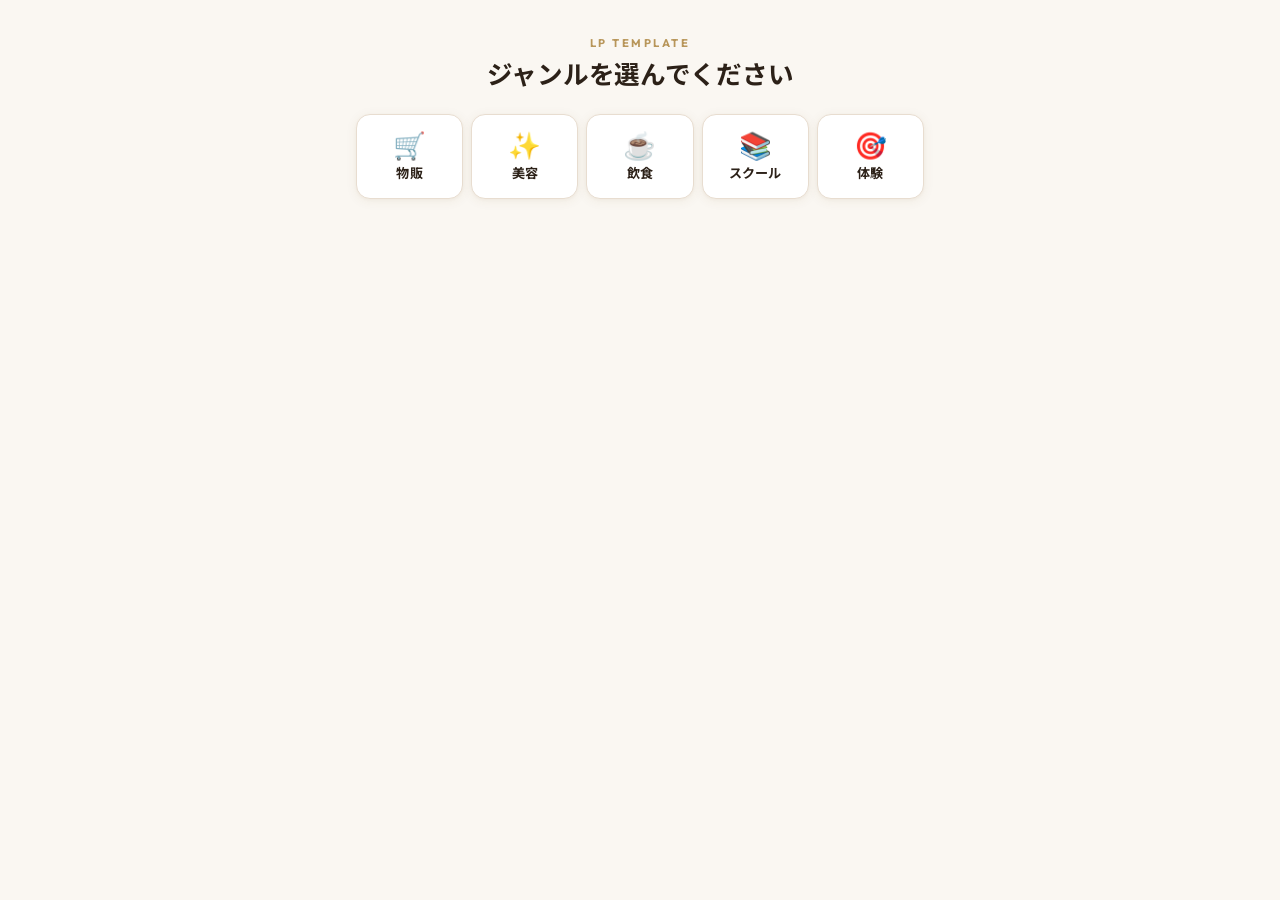
==== index.html @ cd3717a3 "初期コミット: LPテンプレート選択サイト（体験・美容・物販・飲食・スクール） Made-with: Cursor" ====
<!DOCTYPE html>
<html lang="ja">
<head>
  <meta charset="UTF-8">
  <meta name="viewport" content="width=device-width, initial-scale=1.0, viewport-fit=cover">
  <meta name="theme-color" content="#faf7f2">
  <title>LPテンプレートを選ぶ</title>
  <link rel="preconnect" href="https://fonts.googleapis.com">
  <link rel="preconnect" href="https://fonts.gstatic.com" crossorigin>
  <link href="https://fonts.googleapis.com/css2?family=Noto+Sans+JP:wght@400;500;700&family=Outfit:wght@500;700&display=swap" rel="stylesheet">
  <link rel="stylesheet" href="css/style.css">
</head>
<body>

  <div class="page">

    <header class="header">
      <p class="header-eyebrow">LP Template</p>
      <h1 class="header-title">ジャンルを選んでください</h1>
    </header>

    <!-- ① ジャンル選択 -->
    <div class="genre-row">
      <button class="genre-btn" data-genre="butuhan">
        <span class="genre-icon">🛒</span>
        <span class="genre-label">物販</span>
      </button>
      <button class="genre-btn" data-genre="biyou">
        <span class="genre-icon">✨</span>
        <span class="genre-label">美容</span>
      </button>
      <button class="genre-btn" data-genre="insyoku">
        <span class="genre-icon">☕</span>
        <span class="genre-label">飲食</span>
      </button>
      <button class="genre-btn" data-genre="school">
        <span class="genre-icon">📚</span>
        <span class="genre-label">スクール</span>
      </button>
      <button class="genre-btn" data-genre="taiken">
        <span class="genre-icon">🎯</span>
        <span class="genre-label">体験</span>
      </button>
    </div>

    <!-- ② スケルトン一覧（ジャンル選択後に表示） -->
    <div class="templates-wrap" id="templates-wrap" hidden>
      <p class="templates-heading" id="templates-heading"></p>
      <p class="templates-hint">タップするとサンプルが見れます</p>
      <div class="templates-grid" id="templates-grid"></div>
    </div>

    <!-- アクションバー（ポップアップ外から再送信できるよう残す） -->
    <div class="action-bar" id="action-bar" hidden>
      <div class="action-num">
        <span class="action-num-label">選択中</span>
        <span class="action-num-value" id="action-num-value">—</span>
      </div>
      <button type="button" class="btn-preview-open" id="btn-preview-open">
        <span>サンプルを見る</span>
      </button>
      <a class="btn-line" id="btn-line" href="#" target="_blank" rel="noopener noreferrer">
        <span class="btn-line-icon"></span>
        <span>LINEで送る</span>
      </a>
    </div>

  </div>

  <!-- ポップアップモーダル（サンプルLPプレビュー） -->
  <div class="modal" id="modal" hidden aria-modal="true" role="dialog" aria-label="サンプルLPプレビュー">
    <div class="modal-backdrop" id="modal-backdrop"></div>
    <div class="modal-sheet" id="modal-sheet">

      <!-- モーダルヘッダー -->
      <div class="modal-header">
        <div class="modal-drag-handle"></div>
        <div class="modal-header-info">
          <span class="modal-num" id="modal-num">No.1</span>
          <span class="modal-name" id="modal-name">シンプル</span>
        </div>
        <button type="button" class="modal-close" id="modal-close" aria-label="閉じる">
          <span class="modal-close-icon"></span>
        </button>
      </div>

      <!-- iframeプレビュー -->
      <div class="modal-body">
        <div class="modal-loading" id="modal-loading">
          <div class="loading-spinner"></div>
          <p>読み込み中...</p>
        </div>
        <iframe
          id="modal-iframe"
          class="modal-iframe"
          src="about:blank"
          title="LPサンプルプレビュー"
          scrolling="yes"
          loading="lazy"
        ></iframe>
      </div>

      <!-- モーダルフッター：LINEボタン -->
      <div class="modal-footer">
        <a class="btn-line-modal" id="btn-line-modal" href="#" target="_blank" rel="noopener noreferrer">
          <span class="btn-line-icon"></span>
          <span id="btn-line-modal-text">この番号をLINEで送る</span>
        </a>
      </div>

    </div>
  </div>

  <script src="js/app.js"></script>
</body>
</html>
---- css/style.css ----
/* ========================================
   LPテンプレート選択サイト
   3タップ完結 / スマホ最適化 / 暖色・白基調
   ======================================== */
:root {
  --bg:         #faf7f2;
  --surface:    #ffffff;
  --surface-s:  #fffbf4;
  --border:     #e8ddd0;
  --border-s:   #b8965a;
  --text:       #2c2118;
  --text-mid:   #5c4a38;
  --text-muted: #a09080;
  --gold:       #b8965a;
  --gold-lt:    #d4ae72;
  --gold-dk:    #9a7a40;
  --gold-glow:  rgba(184,150,90,.22);
  --line-green: #06c755;
  --r:          14px;
  --r-lg:       20px;
  --sh:         0 2px 12px rgba(120,80,30,.07), 0 1px 3px rgba(120,80,30,.04);
  --sh-sel:     0 6px 28px rgba(120,80,30,.13);
  --font:       "Noto Sans JP", sans-serif;
  --font-en:    "Outfit", sans-serif;
  --ease:       cubic-bezier(0.22,0.8,0.4,1);
}

*, *::before, *::after { box-sizing: border-box; }

html {
  font-size: 16px;
  -webkit-text-size-adjust: 100%;
  touch-action: manipulation;
}

body {
  margin: 0;
  font-family: var(--font);
  background: var(--bg);
  color: var(--text);
  min-height: 100dvh;
  -webkit-font-smoothing: antialiased;
  overscroll-behavior: none;
  padding-bottom: calc(80px + env(safe-area-inset-bottom));
}

.page {
  max-width: 600px;
  margin: 0 auto;
  padding: 0 1rem;
}

/* ============================
   ヘッダー
   ============================ */
.header {
  padding: 2.25rem 0 1.5rem;
  text-align: center;
}

.header-eyebrow {
  margin: 0 0 0.4rem;
  font-family: var(--font-en);
  font-size: 0.7rem;
  font-weight: 700;
  letter-spacing: 0.22em;
  text-transform: uppercase;
  color: var(--gold);
}

.header-title {
  margin: 0;
  font-size: clamp(1.2rem, 4vw, 1.6rem);
  font-weight: 700;
  letter-spacing: -0.01em;
  color: var(--text);
  line-height: 1.3;
}

/* ============================
   ① ジャンル選択
   ============================ */
.genre-row {
  display: grid;
  grid-template-columns: repeat(5, 1fr);
  gap: 0.5rem;
  margin-bottom: 1.75rem;
}

.genre-btn {
  display: flex;
  flex-direction: column;
  align-items: center;
  justify-content: center;
  gap: 0.35rem;
  padding: 1rem 0.25rem;
  min-height: 80px;
  background: var(--surface);
  border: 1.5px solid var(--border);
  border-radius: var(--r);
  cursor: pointer;
  font-family: inherit;
  color: var(--text);
  box-shadow: var(--sh);
  transition: border-color .16s, background .16s, box-shadow .18s, transform .16s var(--ease);
  -webkit-tap-highlight-color: transparent;
  touch-action: manipulation;
}

.genre-btn:active { transform: scale(.95); }

.genre-btn.active {
  border-color: var(--gold);
  background: var(--surface-s);
  box-shadow: var(--sh-sel), 0 0 0 1px var(--gold);
}

.genre-icon { font-size: 1.65rem; line-height: 1; }

.genre-label {
  font-size: 0.82rem;
  font-weight: 700;
  letter-spacing: 0.02em;
}

/* ============================
   ② スケルトン一覧
   ============================ */
.templates-wrap { animation: fadeUp .32s var(--ease); }

@keyframes fadeUp {
  from { opacity: 0; transform: translateY(6px); }
  to   { opacity: 1; transform: translateY(0); }
}

.templates-heading {
  margin: 0 0 0.2rem;
  font-size: 0.78rem;
  font-weight: 700;
  letter-spacing: 0.1em;
  text-transform: uppercase;
  color: var(--text-muted);
}

.templates-hint {
  margin: 0 0 0.875rem;
  font-size: 0.78rem;
  color: var(--gold-dk);
  display: flex;
  align-items: center;
  gap: 0.3rem;
}

.templates-hint::before {
  content: "👆";
  font-size: 0.88rem;
}

.templates-grid {
  display: grid;
  grid-template-columns: repeat(3, 1fr);
  gap: 0.625rem;
  margin-bottom: 1rem;
}

/* テンプレートカード */
.tpl-card {
  background: var(--surface);
  border: 1.5px solid var(--border);
  border-radius: var(--r);
  cursor: pointer;
  box-shadow: var(--sh);
  transition: border-color .16s, box-shadow .18s, transform .16s var(--ease);
  overflow: hidden;
  display: flex;
  flex-direction: column;
  min-height: 0;
  padding: 0;
  font-family: inherit;
  color: inherit;
  -webkit-tap-highlight-color: transparent;
  touch-action: manipulation;
}

.tpl-card:active { transform: scale(.96); }

.tpl-card.selected {
  border-color: var(--gold);
  box-shadow: var(--sh-sel), 0 0 0 1px var(--gold);
}

/* スケルトン プレビュー */
.tpl-preview {
  padding: 0.625rem;
  background: linear-gradient(160deg, #fdf6ee 0%, #faf2e7 100%);
  display: flex;
  flex-direction: column;
  gap: 5px;
  min-height: 105px;
  flex: 1;
}

/* Style taiken（nebane） */
.tpl-preview-taiken {
  background: linear-gradient(180deg, #3A5A40 0%, #2d4632 100%);
  padding: 0.5rem;
  display: flex;
  flex-direction: column;
  gap: 6px;
  min-height: 105px;
}

.tpl-preview-taiken .mock-slider {
  height: 36px;
  background: linear-gradient(90deg, #5C3D2E 0%, #7BA7BC 50%, #5C3D2E 100%);
  border-radius: 4px;
  opacity: .9;
}

.tpl-preview-taiken .mock-copy {
  height: 10px;
  width: 85%;
  margin: 0 auto;
  background: #F5F0E6;
  border-radius: 3px;
}

.tpl-preview-taiken .mock-btn {
  height: 20px;
  width: 55%;
  margin: 0 auto;
  background: #C8A96A;
  border-radius: 6px;
  margin-top: 4px;
}

/* Style butuhan（珈琲と、ひだまり。） */
.tpl-preview-butan {
  background: linear-gradient(180deg, #1a1410 0%, #2c2520 100%);
  padding: 0.6rem;
  display: flex;
  flex-direction: column;
  gap: 6px;
  justify-content: center;
  min-height: 105px;
}

.tpl-preview-butan .mock-hero-label {
  height: 5px;
  width: 65%;
  background: #8b7355;
  border-radius: 2px;
  opacity: .8;
}

.tpl-preview-butan .mock-hero-catch {
  height: 12px;
  width: 90%;
  background: #f7f3ee;
  border-radius: 3px;
}

.tpl-preview-butan .mock-hero-lead {
  height: 8px;
  width: 75%;
  background: #5c534d;
  border-radius: 3px;
  opacity: .7;
}

.tpl-preview-butan .mock-hero-cta {
  height: 18px;
  width: 45%;
  background: #a67c52;
  border-radius: 6px;
  margin-top: 4px;
}

/* Style insyoku（ゆうカフェ） */
.tpl-preview-insyoku {
  background: #fff;
  padding: 0.5rem;
  display: flex;
  flex-direction: column;
  align-items: center;
  gap: 6px;
  min-height: 105px;
  border: 1px solid #e0e0e0;
}

.tpl-preview-insyoku .mock-vertical-ttl {
  height: 28px;
  width: 8px;
  background: #000;
  border-radius: 2px;
}

.tpl-preview-insyoku .mock-circle {
  width: 36px;
  height: 36px;
  border: 1.5px solid #000;
  border-radius: 50%;
  flex-shrink: 0;
}

.tpl-preview-insyoku .mock-photo {
  width: 100%;
  height: 32px;
  background: linear-gradient(90deg, #f5f5f5, #e8e8e8);
  border-radius: 4px;
}

/* Style doodle（産後骨盤矯正・美容院） */
.tpl-preview-doodle {
  background: linear-gradient(180deg, #c4a090 0%, #b89585 50%, #e8ddd5 100%);
  padding: 0.6rem;
  display: flex;
  flex-direction: column;
  gap: 6px;
  justify-content: center;
  min-height: 105px;
  position: relative;
}

.tpl-preview-doodle .mock-hero-overlay {
  position: absolute;
  inset: 0;
  background: rgba(255,255,255,.15);
  pointer-events: none;
}

.tpl-preview-doodle .mock-hero-catch {
  position: relative;
  height: 10px;
  width: 88%;
  background: rgba(255,255,255,.9);
  border-radius: 3px;
}

.tpl-preview-doodle .mock-hero-logo {
  position: relative;
  height: 14px;
  width: 45%;
  background: #5c4a42;
  border-radius: 3px;
}

.tpl-preview-doodle .mock-hero-badges {
  position: relative;
  height: 12px;
  width: 70%;
  background: rgba(255,255,255,.6);
  border-radius: 4px;
}

.tpl-preview-doodle .mock-hero-cta {
  position: relative;
  height: 18px;
  width: 40%;
  background: #5c4a42;
  border-radius: 6px;
  margin-top: 4px;
}

/* Style biyou（フレグランスコレクション） */
.tpl-preview-biyou {
  display: grid;
  grid-template-columns: 1fr 1fr;
  gap: 0;
  padding: 0;
  min-height: 105px;
  background: linear-gradient(90deg, #fbe9ec 0%, #f6dce0 50%, #faf8f5 100%);
}

.tpl-preview-biyou .mock-split-left {
  padding: 0.5rem 0.4rem;
  display: flex;
  flex-direction: column;
  gap: 5px;
  justify-content: center;
}

.tpl-preview-biyou .mock-hero-en {
  height: 6px;
  width: 70%;
  background: #c9a99a;
  border-radius: 2px;
  opacity: .8;
}

.tpl-preview-biyou .mock-hero-ttl {
  height: 10px;
  width: 90%;
  background: #5c4a3d;
  border-radius: 3px;
}

.tpl-preview-biyou .mock-hero-cta {
  height: 16px;
  width: 50%;
  background: #2c2c2c;
  border-radius: 8px;
  margin-top: 2px;
}

.tpl-preview-biyou .mock-split-right {
  display: flex;
  align-items: center;
  justify-content: center;
  padding: 0.4rem;
}

.tpl-preview-biyou .mock-product {
  width: 100%;
  height: 70%;
  max-height: 60px;
  background: linear-gradient(180deg, #AEC7D4, rgba(174,199,212,.5));
  border-radius: 6px;
}

/* Style longleage（ネイルサロン） */
.tpl-preview-longleage {
  background: linear-gradient(180deg, #2c2520 0%, #1a1614 35%, #faf8f5 100%);
  padding: 0.5rem;
  display: flex;
  flex-direction: column;
  gap: 5px;
  min-height: 105px;
}

.tpl-preview-longleage .mock-hero-slideshow {
  height: 36px;
  flex-shrink: 0;
  background: linear-gradient(160deg, rgba(60,50,45,.95) 0%, rgba(30,25,22,.98) 100%);
  border-radius: 3px;
}

.tpl-preview-longleage .mock-hero-eyebrow {
  height: 4px;
  width: 55%;
  background: rgba(255,255,255,.4);
  border-radius: 2px;
}

.tpl-preview-longleage .mock-hero-title {
  height: 10px;
  width: 85%;
  background: rgba(255,255,255,.9);
  border-radius: 3px;
}

.tpl-preview-longleage .mock-hero-btns {
  height: 14px;
  width: 50%;
  background: rgba(255,255,255,.25);
  border-radius: 4px;
}

.tpl-preview-longleage .mock-salon-row {
  height: 18px;
  width: 100%;
  background: linear-gradient(90deg, #e8e0d8 0%, #d8d0c8 50%, #e8e0d8 100%);
  border-radius: 4px;
  margin-top: 2px;
}

/* Style A */
.tpl-card[data-style="A"] .mock-img  { height: 36px; background: linear-gradient(90deg,#edd9bc,#e8d0ac); border-radius: 4px; }
.tpl-card[data-style="A"] .mock-catch{ height: 8px; width: 82%; margin: 0 auto; background: #d8c8b4; border-radius: 3px; }
.tpl-card[data-style="A"] .mock-text { height: 7px; width: 65%; margin: 0 auto; background: #e4d6c6; border-radius: 3px; }
.tpl-card[data-style="A"] .mock-cta  { height: 20px; background: linear-gradient(90deg,var(--gold),var(--gold-lt)); border-radius: 4px; margin-top: 4px; opacity: .85; }

/* Style B */
.tpl-card[data-style="B"] .tpl-preview { background: linear-gradient(160deg,#f0e8da,#ecddd0); position: relative; overflow: hidden; }
.tpl-card[data-style="B"] .mock-fullimg { position: absolute; inset: 0; background: linear-gradient(160deg,#e0cdb8,#d4bfa8); opacity: .55; }
.tpl-card[data-style="B"] .mock-overlay { position: relative; margin-top: auto; padding: 0.4rem; background: linear-gradient(transparent,rgba(255,248,240,.92)); display: flex; flex-direction: column; gap: 4px; }
.tpl-card[data-style="B"] .mock-catch  { height: 9px; width: 88%; background: #c8a880; border-radius: 3px; opacity: .9; }
.tpl-card[data-style="B"] .mock-cta   { height: 18px; background: var(--gold); border-radius: 4px; opacity: .88; }

/* Style C */
.tpl-card[data-style="C"] .tpl-preview { background: linear-gradient(160deg,#fefcf9,#faf5ee); }
.tpl-card[data-style="C"] .mock-label  { height: 5px; width: 38%; background: var(--gold-lt); border-radius: 2px; opacity: .7; }
.tpl-card[data-style="C"] .mock-catch  { height: 9px; width: 90%; background: #d8c8b0; border-radius: 3px; }
.tpl-card[data-style="C"] .mock-catch-s{ height: 9px; width: 68%; background: #d8c8b0; border-radius: 3px; }
.tpl-card[data-style="C"] .mock-line   { height: 1px; background: #e4d6c6; margin: 2px 0; }
.tpl-card[data-style="C"] .mock-item   { height: 6px; background: #e4d6c6; border-radius: 3px; width: 84%; }
.tpl-card[data-style="C"] .mock-item-s { height: 6px; background: #e4d6c6; border-radius: 3px; width: 58%; }
.tpl-card[data-style="C"] .mock-cta   { height: 18px; background: linear-gradient(90deg,var(--gold),var(--gold-lt)); border-radius: 4px; margin-top: 4px; opacity: .8; }

/* カードフッター */
.tpl-foot {
  padding: 0.45rem 0.625rem 0.5rem;
  display: flex;
  align-items: center;
  justify-content: space-between;
  border-top: 1px solid var(--border);
  background: var(--surface);
}

.tpl-num  { font-family: var(--font-en); font-size: 0.72rem; font-weight: 700; color: var(--gold-dk); letter-spacing: 0.04em; }
.tpl-name { font-size: 0.68rem; color: var(--text-muted); }

.tpl-card.selected .tpl-num  { color: var(--gold); }
.tpl-card.selected .tpl-foot { background: #fffbf4; }

/* プレビューアイコン */
.tpl-preview-badge {
  display: flex;
  align-items: center;
  justify-content: center;
  gap: 0.2rem;
  font-size: 0.62rem;
  color: var(--gold-dk);
  opacity: 0;
  transition: opacity .2s;
  padding: 0.1rem 0;
}

.tpl-card:hover .tpl-preview-badge,
.tpl-card:focus .tpl-preview-badge { opacity: 1; }

/* ============================
   アクションバー（画面下固定）
   ============================ */
.action-bar {
  position: fixed;
  bottom: 0;
  left: 0;
  right: 0;
  padding: 0.75rem 1rem max(0.75rem, env(safe-area-inset-bottom));
  background: rgba(255,255,255,.97);
  backdrop-filter: blur(12px);
  -webkit-backdrop-filter: blur(12px);
  border-top: 1px solid var(--border);
  box-shadow: 0 -4px 20px rgba(120,80,30,.08);
  display: flex;
  align-items: center;
  gap: 0.625rem;
  animation: slideUp .28s var(--ease);
  z-index: 40;
}

@keyframes slideUp {
  from { opacity: 0; transform: translateY(100%); }
  to   { opacity: 1; transform: translateY(0); }
}

.action-bar[hidden] { display: none; }

.action-num {
  display: flex;
  flex-direction: column;
  align-items: center;
  flex-shrink: 0;
  min-width: 48px;
}

.action-num-label { font-size: 0.6rem; font-weight: 600; letter-spacing: 0.1em; color: var(--text-muted); text-transform: uppercase; }
.action-num-value { font-family: var(--font-en); font-size: 1.35rem; font-weight: 700; color: var(--gold-dk); line-height: 1.1; }

.btn-preview-open {
  flex: 0 0 auto;
  padding: 0 1rem;
  height: 48px;
  background: var(--surface);
  border: 1.5px solid var(--border);
  border-radius: var(--r);
  font-family: inherit;
  font-size: 0.82rem;
  font-weight: 600;
  color: var(--text-mid);
  cursor: pointer;
  transition: border-color .16s, background .16s;
  -webkit-tap-highlight-color: transparent;
  touch-action: manipulation;
  white-space: nowrap;
}

.btn-preview-open:active { transform: scale(.97); }

.btn-line {
  flex: 1;
  display: flex;
  align-items: center;
  justify-content: center;
  gap: 0.4rem;
  height: 48px;
  font-family: inherit;
  font-size: 0.9rem;
  font-weight: 700;
  letter-spacing: 0.03em;
  color: #fff;
  background: var(--line-green);
  border-radius: var(--r);
  text-decoration: none;
  box-shadow: 0 3px 14px rgba(6,199,85,.28);
  transition: opacity .16s, transform .14s;
  -webkit-tap-highlight-color: transparent;
  touch-action: manipulation;
}

.btn-line:active { transform: scale(.97); opacity: .9; }

/* LINEアイコン SVG */
.btn-line-icon {
  width: 18px;
  height: 18px;
  flex-shrink: 0;
  background: url("data:image/svg+xml,%3Csvg xmlns='http://www.w3.org/2000/svg' viewBox='0 0 24 24' fill='white'%3E%3Cpath d='M19.365 9.863c.349 0 .63.285.63.631 0 .345-.281.63-.63.63H17.61v1.125h1.755c.349 0 .63.283.63.63 0 .344-.281.629-.63.629h-2.386c-.345 0-.627-.285-.627-.629V8.108c0-.345.282-.63.63-.63h2.386c.346 0 .627.285.627.63 0 .349-.281.63-.63.63H17.61v1.125h1.755zm-3.855 3.016c0 .27-.174.51-.432.596-.064.021-.13.031-.195.031-.211 0-.41-.101-.535-.277l-1.98-2.692v2.343c0 .345-.283.63-.63.63-.346 0-.629-.285-.629-.63V8.108c0-.27.173-.51.43-.595.06-.023.127-.033.194-.033.211 0 .411.1.535.277l1.981 2.692V8.108c0-.345.282-.63.63-.63.346 0 .63.285.63.63v4.771zm-5.74 0c0 .345-.282.63-.63.63-.344 0-.627-.285-.627-.63V8.108c0-.345.283-.63.63-.63.346 0 .628.285.628.63v4.771zm-2.466.629H4.917c-.345 0-.63-.285-.63-.629V8.108c0-.345.285-.63.63-.63.348 0 .63.285.63.63v4.141h1.756c.348 0 .629.283.629.63 0 .344-.281.629-.629.629M24 10.314C24 4.943 18.615.572 12 .572S0 4.943 0 10.314c0 4.811 4.27 8.842 10.035 9.608.391.082.923.258 1.058.59.12.301.079.766.038 1.08l-.164 1.02c-.045.301-.24 1.186 1.049.645 1.291-.539 6.916-4.078 9.436-6.975C23.176 14.393 24 12.458 24 10.314'/%3E%3C/svg%3E") center/contain no-repeat;
}

/* ============================
   モーダル（ボトムシート）
   ============================ */
.modal {
  position: fixed;
  inset: 0;
  z-index: 100;
  display: flex;
  flex-direction: column;
  justify-content: flex-end;
}

.modal[hidden] { display: none; }

.modal-backdrop {
  position: absolute;
  inset: 0;
  background: rgba(44,33,24,.55);
  backdrop-filter: blur(4px);
  -webkit-backdrop-filter: blur(4px);
  animation: bkFadeIn .28s ease;
}

@keyframes bkFadeIn {
  from { opacity: 0; }
  to   { opacity: 1; }
}

.modal-sheet {
  position: relative;
  z-index: 1;
  background: var(--surface);
  border-radius: var(--r-lg) var(--r-lg) 0 0;
  display: flex;
  flex-direction: column;
  height: 90dvh;
  max-height: 90dvh;
  animation: sheetUp .32s var(--ease);
  overflow: hidden;
}

@keyframes sheetUp {
  from { transform: translateY(100%); }
  to   { transform: translateY(0); }
}

/* ドラッグハンドル */
.modal-drag-handle {
  width: 36px;
  height: 4px;
  background: var(--border);
  border-radius: 2px;
  margin: 0.625rem auto 0;
  flex-shrink: 0;
}

/* モーダルヘッダー */
.modal-header {
  display: flex;
  align-items: center;
  padding: 0.5rem 1rem 0.75rem;
  border-bottom: 1px solid var(--border);
  flex-shrink: 0;
}

.modal-header-info {
  display: flex;
  align-items: baseline;
  gap: 0.5rem;
  flex: 1;
}

.modal-num  { font-family: var(--font-en); font-size: 1.1rem; font-weight: 700; color: var(--gold-dk); }
.modal-name { font-size: 0.82rem; color: var(--text-muted); }

.modal-close {
  width: 36px;
  height: 36px;
  border: none;
  background: var(--bg);
  border-radius: 50%;
  cursor: pointer;
  display: flex;
  align-items: center;
  justify-content: center;
  flex-shrink: 0;
  -webkit-tap-highlight-color: transparent;
  touch-action: manipulation;
  transition: background .16s;
}

.modal-close:active { background: var(--border); }

.modal-close-icon {
  width: 14px;
  height: 14px;
  position: relative;
  display: block;
}

.modal-close-icon::before,
.modal-close-icon::after {
  content: "";
  position: absolute;
  width: 100%;
  height: 1.5px;
  background: var(--text-mid);
  border-radius: 1px;
  top: 50%;
  left: 0;
}

.modal-close-icon::before { transform: rotate(45deg); }
.modal-close-icon::after  { transform: rotate(-45deg); }

/* モーダルボディ（iframe） */
.modal-body {
  flex: 1;
  overflow: hidden;
  position: relative;
  background: var(--bg);
}

.modal-loading {
  position: absolute;
  inset: 0;
  display: flex;
  flex-direction: column;
  align-items: center;
  justify-content: center;
  gap: 0.75rem;
  color: var(--text-muted);
  font-size: 0.85rem;
  background: var(--bg);
  z-index: 2;
}

.modal-loading[hidden] { display: none; }

.loading-spinner {
  width: 32px;
  height: 32px;
  border: 3px solid var(--border);
  border-top-color: var(--gold);
  border-radius: 50%;
  animation: spin .8s linear infinite;
}

@keyframes spin {
  to { transform: rotate(360deg); }
}

.modal-iframe {
  width: 100%;
  height: 100%;
  border: none;
  display: block;
}

/* モーダルフッター */
.modal-footer {
  padding: 0.75rem 1rem max(0.75rem, env(safe-area-inset-bottom));
  border-top: 1px solid var(--border);
  background: var(--surface);
  flex-shrink: 0;
}

.btn-line-modal {
  display: flex;
  align-items: center;
  justify-content: center;
  gap: 0.5rem;
  width: 100%;
  height: 54px;
  font-family: inherit;
  font-size: 1rem;
  font-weight: 700;
  letter-spacing: 0.04em;
  color: #fff;
  background: var(--line-green);
  border-radius: var(--r);
  text-decoration: none;
  box-shadow: 0 4px 18px rgba(6,199,85,.3);
  transition: opacity .16s, transform .14s;
  -webkit-tap-highlight-color: transparent;
  touch-action: manipulation;
}

.btn-line-modal:active { transform: scale(.98); opacity: .92; }

/* 5ジャンル時のスマホ表示 */
@media (max-width: 480px) {
  .genre-row { grid-template-columns: repeat(3, 1fr); }
  .genre-btn { padding: 0.85rem 0.2rem; min-height: 72px; }
  .genre-icon { font-size: 1.4rem; }
  .genre-label { font-size: 0.75rem; }
}
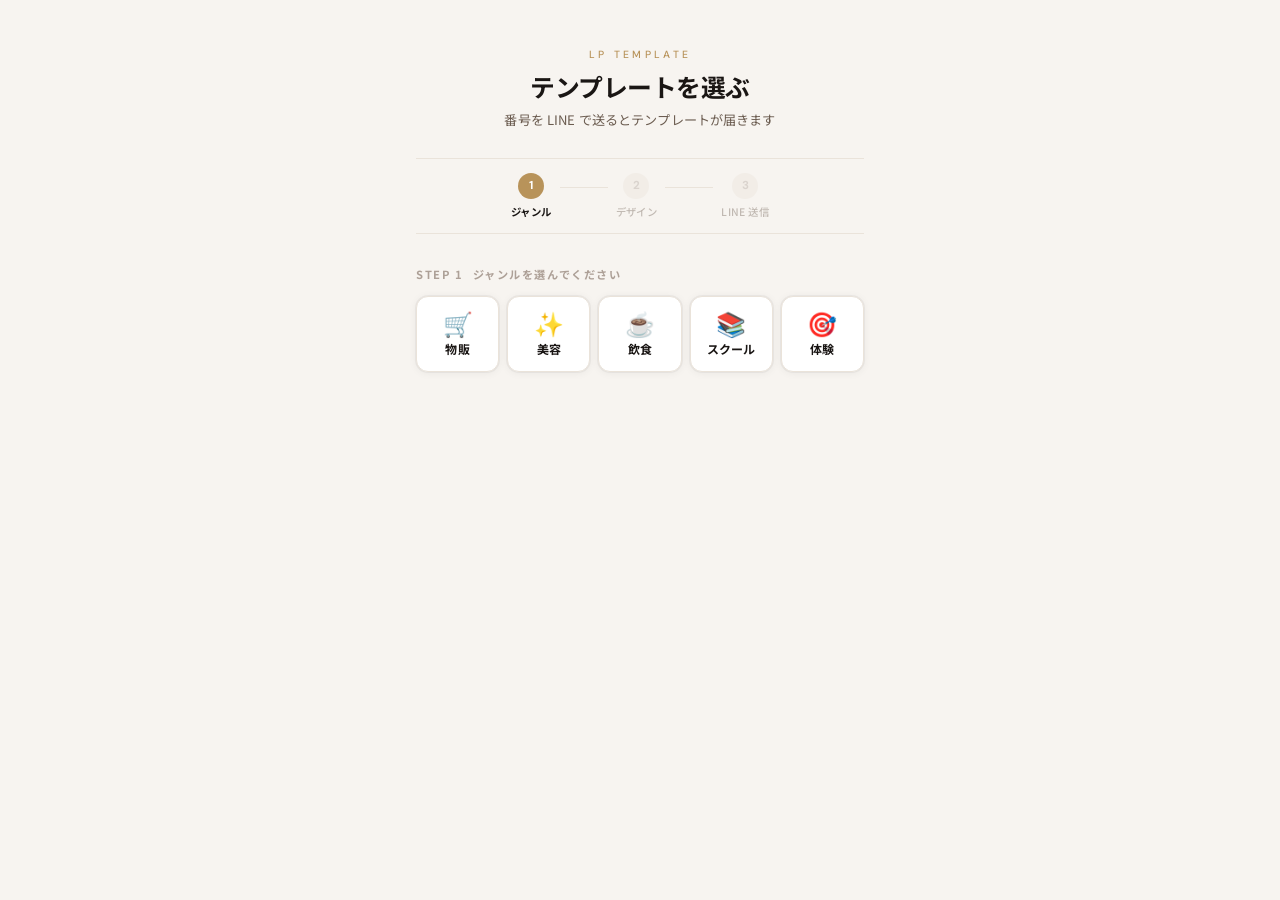
==== commit 3eeb2f52: "スマホ最適化・洗練デザイン: ステップ表示、2列カード、frosted glass アクションバー Made-with: Cursor" ====
--- a/index.html
+++ b/index.html
@@ -3,108 +3,128 @@
 <head>
   <meta charset="UTF-8">
   <meta name="viewport" content="width=device-width, initial-scale=1.0, viewport-fit=cover">
-  <meta name="theme-color" content="#faf7f2">
-  <title>LPテンプレートを選ぶ</title>
+  <meta name="theme-color" content="#F7F4F0">
+  <title>LP テンプレート選択</title>
   <link rel="preconnect" href="https://fonts.googleapis.com">
   <link rel="preconnect" href="https://fonts.gstatic.com" crossorigin>
-  <link href="https://fonts.googleapis.com/css2?family=Noto+Sans+JP:wght@400;500;700&family=Outfit:wght@500;700&display=swap" rel="stylesheet">
+  <link href="https://fonts.googleapis.com/css2?family=Noto+Sans+JP:wght@300;400;500;700&family=DM+Sans:wght@300;400;500;700&display=swap" rel="stylesheet">
   <link rel="stylesheet" href="css/style.css">
 </head>
 <body>
 
   <div class="page">
 
+    <!-- ヘッダー -->
     <header class="header">
-      <p class="header-eyebrow">LP Template</p>
-      <h1 class="header-title">ジャンルを選んでください</h1>
+      <span class="header-eyebrow">LP TEMPLATE</span>
+      <h1 class="header-title">テンプレートを選ぶ</h1>
+      <p class="header-sub">番号を LINE で送るとテンプレートが届きます</p>
     </header>
 
-    <!-- ① ジャンル選択 -->
-    <div class="genre-row">
-      <button class="genre-btn" data-genre="butuhan">
-        <span class="genre-icon">🛒</span>
-        <span class="genre-label">物販</span>
-      </button>
-      <button class="genre-btn" data-genre="biyou">
-        <span class="genre-icon">✨</span>
-        <span class="genre-label">美容</span>
-      </button>
-      <button class="genre-btn" data-genre="insyoku">
-        <span class="genre-icon">☕</span>
-        <span class="genre-label">飲食</span>
-      </button>
-      <button class="genre-btn" data-genre="school">
-        <span class="genre-icon">📚</span>
-        <span class="genre-label">スクール</span>
-      </button>
-      <button class="genre-btn" data-genre="taiken">
-        <span class="genre-icon">🎯</span>
-        <span class="genre-label">体験</span>
-      </button>
+    <!-- ステップインジケーター -->
+    <div class="steps">
+      <div class="step active" id="step1">
+        <span class="step-num">1</span>
+        <span class="step-label">ジャンル</span>
+      </div>
+      <div class="step-line"></div>
+      <div class="step" id="step2">
+        <span class="step-num">2</span>
+        <span class="step-label">デザイン</span>
+      </div>
+      <div class="step-line"></div>
+      <div class="step" id="step3">
+        <span class="step-num">3</span>
+        <span class="step-label">LINE 送信</span>
+      </div>
     </div>
 
+    <!-- ① ジャンル選択 -->
+    <section class="section" id="section-genre">
+      <p class="section-label">STEP 1 &nbsp;ジャンルを選んでください</p>
+      <div class="genre-row">
+        <button class="genre-btn" data-genre="butuhan">
+          <span class="genre-icon">🛒</span>
+          <span class="genre-label">物販</span>
+        </button>
+        <button class="genre-btn" data-genre="biyou">
+          <span class="genre-icon">✨</span>
+          <span class="genre-label">美容</span>
+        </button>
+        <button class="genre-btn" data-genre="insyoku">
+          <span class="genre-icon">☕</span>
+          <span class="genre-label">飲食</span>
+        </button>
+        <button class="genre-btn" data-genre="school">
+          <span class="genre-icon">📚</span>
+          <span class="genre-label">スクール</span>
+        </button>
+        <button class="genre-btn" data-genre="taiken">
+          <span class="genre-icon">🎯</span>
+          <span class="genre-label">体験</span>
+        </button>
+      </div>
+    </section>
+
     <!-- ② スケルトン一覧（ジャンル選択後に表示） -->
-    <div class="templates-wrap" id="templates-wrap" hidden>
-      <p class="templates-heading" id="templates-heading"></p>
-      <p class="templates-hint">タップするとサンプルが見れます</p>
+    <section class="section templates-wrap" id="templates-wrap" hidden>
+      <p class="section-label" id="templates-heading"></p>
+      <p class="templates-hint">タップするとサンプルを確認できます</p>
       <div class="templates-grid" id="templates-grid"></div>
-    </div>
+    </section>
 
-    <!-- アクションバー（ポップアップ外から再送信できるよう残す） -->
+    <!-- アクションバー（画面下固定） -->
     <div class="action-bar" id="action-bar" hidden>
       <div class="action-num">
         <span class="action-num-label">選択中</span>
         <span class="action-num-value" id="action-num-value">—</span>
       </div>
-      <button type="button" class="btn-preview-open" id="btn-preview-open">
-        <span>サンプルを見る</span>
-      </button>
+      <button type="button" class="btn-preview-open" id="btn-preview-open">サンプルを見る</button>
       <a class="btn-line" id="btn-line" href="#" target="_blank" rel="noopener noreferrer">
         <span class="btn-line-icon"></span>
-        <span>LINEで送る</span>
+        <span>LINE で送る</span>
       </a>
     </div>
 
   </div>
 
-  <!-- ポップアップモーダル（サンプルLPプレビュー） -->
-  <div class="modal" id="modal" hidden aria-modal="true" role="dialog" aria-label="サンプルLPプレビュー">
+  <!-- モーダル（ボトムシート） -->
+  <div class="modal" id="modal" hidden aria-modal="true" role="dialog" aria-label="サンプル LP プレビュー">
     <div class="modal-backdrop" id="modal-backdrop"></div>
     <div class="modal-sheet" id="modal-sheet">
 
-      <!-- モーダルヘッダー -->
+      <div class="modal-handle"></div>
+
       <div class="modal-header">
-        <div class="modal-drag-handle"></div>
         <div class="modal-header-info">
           <span class="modal-num" id="modal-num">No.1</span>
-          <span class="modal-name" id="modal-name">シンプル</span>
+          <span class="modal-name" id="modal-name"></span>
         </div>
         <button type="button" class="modal-close" id="modal-close" aria-label="閉じる">
           <span class="modal-close-icon"></span>
         </button>
       </div>
 
-      <!-- iframeプレビュー -->
       <div class="modal-body">
         <div class="modal-loading" id="modal-loading">
           <div class="loading-spinner"></div>
-          <p>読み込み中...</p>
+          <p>読み込み中…</p>
         </div>
         <iframe
           id="modal-iframe"
           class="modal-iframe"
           src="about:blank"
-          title="LPサンプルプレビュー"
+          title="LP サンプルプレビュー"
           scrolling="yes"
           loading="lazy"
         ></iframe>
       </div>
 
-      <!-- モーダルフッター：LINEボタン -->
       <div class="modal-footer">
+        <p class="modal-footer-note">この番号を LINE で送ると案内が届きます</p>
         <a class="btn-line-modal" id="btn-line-modal" href="#" target="_blank" rel="noopener noreferrer">
           <span class="btn-line-icon"></span>
-          <span id="btn-line-modal-text">この番号をLINEで送る</span>
+          <span id="btn-line-modal-text">LINE で送る</span>
         </a>
       </div>
 
--- a/css/style.css
+++ b/css/style.css
@@ -1,28 +1,30 @@
-/* ========================================
-   LPテンプレート選択サイト
-   3タップ完結 / スマホ最適化 / 暖色・白基調
-   ======================================== */
+/* ================================================
+   LP テンプレート選択サイト
+   スマホ最適化 / シンプル & 洗練
+   ================================================ */
+
 :root {
-  --bg:         #faf7f2;
-  --surface:    #ffffff;
-  --surface-s:  #fffbf4;
-  --border:     #e8ddd0;
-  --border-s:   #b8965a;
-  --text:       #2c2118;
-  --text-mid:   #5c4a38;
-  --text-muted: #a09080;
-  --gold:       #b8965a;
-  --gold-lt:    #d4ae72;
-  --gold-dk:    #9a7a40;
-  --gold-glow:  rgba(184,150,90,.22);
-  --line-green: #06c755;
-  --r:          14px;
-  --r-lg:       20px;
-  --sh:         0 2px 12px rgba(120,80,30,.07), 0 1px 3px rgba(120,80,30,.04);
-  --sh-sel:     0 6px 28px rgba(120,80,30,.13);
-  --font:       "Noto Sans JP", sans-serif;
-  --font-en:    "Outfit", sans-serif;
-  --ease:       cubic-bezier(0.22,0.8,0.4,1);
+  --bg:          #F7F4F0;
+  --surface:     #FFFFFF;
+  --surface-s:   #FDFAF6;
+  --border:      #EAE3DA;
+  --text:        #1A1614;
+  --text-sub:    #6B5C50;
+  --text-muted:  #ADA097;
+  --accent:      #B8935A;
+  --accent-lt:   #D4AE72;
+  --accent-dk:   #9A7840;
+  --line-green:  #06C755;
+  --r-sm:        8px;
+  --r:           12px;
+  --r-lg:        20px;
+  --sh:          0 1px 8px rgba(0,0,0,.06), 0 0 0 1px rgba(0,0,0,.04);
+  --sh-raised:   0 4px 20px rgba(0,0,0,.10), 0 1px 4px rgba(0,0,0,.06);
+  --sh-sel:      0 0 0 2px var(--accent);
+  --font:        "Noto Sans JP", sans-serif;
+  --font-en:     "DM Sans", sans-serif;
+  --ease:        cubic-bezier(0.25, 0.8, 0.25, 1);
+  --ease-spring: cubic-bezier(0.34, 1.56, 0.64, 1);
 }
 
 *, *::before, *::after { box-sizing: border-box; }
@@ -30,7 +32,6 @@
 html {
   font-size: 16px;
   -webkit-text-size-adjust: 100%;
-  touch-action: manipulation;
 }
 
 body {
@@ -40,51 +41,149 @@
   color: var(--text);
   min-height: 100dvh;
   -webkit-font-smoothing: antialiased;
-  overscroll-behavior: none;
-  padding-bottom: calc(80px + env(safe-area-inset-bottom));
-}
-
+  overscroll-behavior-y: none;
+  padding-bottom: calc(88px + env(safe-area-inset-bottom));
+}
+
+/* ================================================
+   レイアウト
+   ================================================ */
 .page {
-  max-width: 600px;
+  max-width: 480px;
   margin: 0 auto;
   padding: 0 1rem;
 }
 
-/* ============================
+/* ================================================
    ヘッダー
-   ============================ */
+   ================================================ */
 .header {
-  padding: 2.25rem 0 1.5rem;
+  padding: 3rem 0 1.75rem;
   text-align: center;
 }
 
 .header-eyebrow {
-  margin: 0 0 0.4rem;
+  display: block;
+  margin: 0 0 0.6rem;
   font-family: var(--font-en);
+  font-size: 0.65rem;
+  font-weight: 500;
+  letter-spacing: 0.32em;
+  color: var(--accent);
+  text-transform: uppercase;
+}
+
+.header-title {
+  margin: 0 0 0.5rem;
+  font-size: 1.55rem;
+  font-weight: 700;
+  letter-spacing: -0.02em;
+  color: var(--text);
+  line-height: 1.25;
+}
+
+.header-sub {
+  margin: 0;
+  font-size: 0.82rem;
+  font-weight: 400;
+  color: var(--text-sub);
+  letter-spacing: 0.01em;
+  line-height: 1.55;
+}
+
+/* ================================================
+   ステップインジケーター
+   ================================================ */
+.steps {
+  display: flex;
+  align-items: center;
+  justify-content: center;
+  gap: 0;
+  margin: 0 0 2rem;
+  padding: 0.875rem 0;
+  border-top: 1px solid var(--border);
+  border-bottom: 1px solid var(--border);
+}
+
+.step {
+  display: flex;
+  flex-direction: column;
+  align-items: center;
+  gap: 0.3rem;
+  flex-shrink: 0;
+  opacity: 0.38;
+  transition: opacity .3s var(--ease);
+}
+
+.step.active {
+  opacity: 1;
+}
+
+.step-num {
+  width: 26px;
+  height: 26px;
+  border-radius: 50%;
+  background: var(--border);
+  color: var(--text-muted);
+  font-family: var(--font-en);
+  font-size: 0.72rem;
+  font-weight: 700;
+  display: flex;
+  align-items: center;
+  justify-content: center;
+  transition: background .3s, color .3s;
+}
+
+.step.active .step-num {
+  background: var(--accent);
+  color: #fff;
+}
+
+.step-label {
+  font-size: 0.65rem;
+  font-weight: 500;
+  letter-spacing: 0.04em;
+  color: var(--text-sub);
+  white-space: nowrap;
+}
+
+.step.active .step-label {
+  color: var(--text);
+  font-weight: 700;
+}
+
+.step-line {
+  flex: 1;
+  max-width: 48px;
+  height: 1px;
+  background: var(--border);
+  margin: 0 0.5rem;
+  margin-bottom: 1rem;
+}
+
+/* ================================================
+   セクション共通
+   ================================================ */
+.section {
+  margin-bottom: 1.5rem;
+}
+
+.section-label {
+  margin: 0 0 0.875rem;
   font-size: 0.7rem;
   font-weight: 700;
-  letter-spacing: 0.22em;
+  letter-spacing: 0.14em;
   text-transform: uppercase;
-  color: var(--gold);
-}
-
-.header-title {
-  margin: 0;
-  font-size: clamp(1.2rem, 4vw, 1.6rem);
-  font-weight: 700;
-  letter-spacing: -0.01em;
-  color: var(--text);
-  line-height: 1.3;
-}
-
-/* ============================
+  color: var(--text-muted);
+}
+
+/* ================================================
    ① ジャンル選択
-   ============================ */
+   ================================================ */
 .genre-row {
   display: grid;
   grid-template-columns: repeat(5, 1fr);
   gap: 0.5rem;
-  margin-bottom: 1.75rem;
 }
 
 .genre-btn {
@@ -92,9 +191,9 @@
   flex-direction: column;
   align-items: center;
   justify-content: center;
-  gap: 0.35rem;
-  padding: 1rem 0.25rem;
-  min-height: 80px;
+  gap: 0.3rem;
+  padding: 0.875rem 0.25rem;
+  min-height: 76px;
   background: var(--surface);
   border: 1.5px solid var(--border);
   border-radius: var(--r);
@@ -102,65 +201,76 @@
   font-family: inherit;
   color: var(--text);
   box-shadow: var(--sh);
-  transition: border-color .16s, background .16s, box-shadow .18s, transform .16s var(--ease);
+  transition: border-color .18s, background .18s, box-shadow .18s, transform .14s var(--ease-spring);
   -webkit-tap-highlight-color: transparent;
   touch-action: manipulation;
-}
-
-.genre-btn:active { transform: scale(.95); }
+  position: relative;
+  overflow: hidden;
+}
+
+.genre-btn::after {
+  content: '';
+  position: absolute;
+  inset: 0;
+  background: var(--accent);
+  opacity: 0;
+  transition: opacity .18s;
+}
+
+.genre-btn:active {
+  transform: scale(.93);
+}
+
+.genre-btn:active::after {
+  opacity: 0.06;
+}
 
 .genre-btn.active {
-  border-color: var(--gold);
+  border-color: var(--accent);
   background: var(--surface-s);
-  box-shadow: var(--sh-sel), 0 0 0 1px var(--gold);
-}
-
-.genre-icon { font-size: 1.65rem; line-height: 1; }
+  box-shadow: var(--sh-sel);
+}
+
+.genre-icon {
+  font-size: 1.5rem;
+  line-height: 1;
+  display: block;
+  position: relative;
+  z-index: 1;
+}
 
 .genre-label {
-  font-size: 0.82rem;
+  font-size: 0.75rem;
   font-weight: 700;
   letter-spacing: 0.02em;
-}
-
-/* ============================
+  position: relative;
+  z-index: 1;
+}
+
+/* ================================================
    ② スケルトン一覧
-   ============================ */
-.templates-wrap { animation: fadeUp .32s var(--ease); }
+   ================================================ */
+.templates-wrap {
+  animation: fadeUp .28s var(--ease) both;
+}
 
 @keyframes fadeUp {
-  from { opacity: 0; transform: translateY(6px); }
+  from { opacity: 0; transform: translateY(8px); }
   to   { opacity: 1; transform: translateY(0); }
 }
 
-.templates-heading {
-  margin: 0 0 0.2rem;
-  font-size: 0.78rem;
-  font-weight: 700;
-  letter-spacing: 0.1em;
-  text-transform: uppercase;
-  color: var(--text-muted);
-}
-
 .templates-hint {
-  margin: 0 0 0.875rem;
-  font-size: 0.78rem;
-  color: var(--gold-dk);
-  display: flex;
-  align-items: center;
-  gap: 0.3rem;
-}
-
-.templates-hint::before {
-  content: "👆";
-  font-size: 0.88rem;
+  margin: -0.375rem 0 0.875rem;
+  font-size: 0.75rem;
+  color: var(--accent-dk);
+  letter-spacing: 0.02em;
 }
 
 .templates-grid {
   display: grid;
-  grid-template-columns: repeat(3, 1fr);
-  gap: 0.625rem;
-  margin-bottom: 1rem;
+  grid-template-columns: repeat(2, 1fr);
+  gap: 0.75rem;
+  margin-bottom: 0.5rem;
 }
 
 /* テンプレートカード */
@@ -170,374 +280,313 @@
   border-radius: var(--r);
   cursor: pointer;
   box-shadow: var(--sh);
-  transition: border-color .16s, box-shadow .18s, transform .16s var(--ease);
+  transition: border-color .16s, box-shadow .16s, transform .14s var(--ease-spring);
   overflow: hidden;
   display: flex;
   flex-direction: column;
-  min-height: 0;
   padding: 0;
   font-family: inherit;
   color: inherit;
   -webkit-tap-highlight-color: transparent;
   touch-action: manipulation;
-}
-
-.tpl-card:active { transform: scale(.96); }
+  text-align: left;
+}
+
+.tpl-card:active {
+  transform: scale(.97);
+}
 
 .tpl-card.selected {
-  border-color: var(--gold);
-  box-shadow: var(--sh-sel), 0 0 0 1px var(--gold);
+  border-color: var(--accent);
+  box-shadow: var(--sh-sel);
 }
 
 /* スケルトン プレビュー */
 .tpl-preview {
-  padding: 0.625rem;
-  background: linear-gradient(160deg, #fdf6ee 0%, #faf2e7 100%);
-  display: flex;
-  flex-direction: column;
-  gap: 5px;
-  min-height: 105px;
+  padding: 0.75rem;
+  background: linear-gradient(155deg, #FDF7EE 0%, #F7EFE4 100%);
+  display: flex;
+  flex-direction: column;
+  gap: 6px;
+  min-height: 120px;
   flex: 1;
 }
 
-/* Style taiken（nebane） */
+/* taiken（nebane） */
 .tpl-preview-taiken {
-  background: linear-gradient(180deg, #3A5A40 0%, #2d4632 100%);
-  padding: 0.5rem;
-  display: flex;
-  flex-direction: column;
-  gap: 6px;
-  min-height: 105px;
-}
-
+  background: linear-gradient(175deg, #3A5A40 0%, #28402E 100%);
+  padding: 0.7rem;
+  min-height: 120px;
+  display: flex;
+  flex-direction: column;
+  gap: 7px;
+}
 .tpl-preview-taiken .mock-slider {
-  height: 36px;
-  background: linear-gradient(90deg, #5C3D2E 0%, #7BA7BC 50%, #5C3D2E 100%);
+  height: 44px;
+  background: linear-gradient(90deg, #5C3D2E 0%, #7BA7BC 50%, #4A8EA6 100%);
+  border-radius: 5px;
+  opacity: .9;
+}
+.tpl-preview-taiken .mock-copy {
+  height: 9px;
+  width: 82%;
+  margin: 2px auto 0;
+  background: #F5F0E6;
   border-radius: 4px;
   opacity: .9;
 }
-
-.tpl-preview-taiken .mock-copy {
-  height: 10px;
-  width: 85%;
-  margin: 0 auto;
-  background: #F5F0E6;
-  border-radius: 3px;
-}
-
 .tpl-preview-taiken .mock-btn {
-  height: 20px;
-  width: 55%;
+  height: 22px;
+  width: 52%;
   margin: 0 auto;
   background: #C8A96A;
-  border-radius: 6px;
-  margin-top: 4px;
-}
-
-/* Style butuhan（珈琲と、ひだまり。） */
+  border-radius: 8px;
+}
+
+/* butuhan（珈琲と、ひだまり。） */
 .tpl-preview-butan {
-  background: linear-gradient(180deg, #1a1410 0%, #2c2520 100%);
-  padding: 0.6rem;
-  display: flex;
-  flex-direction: column;
-  gap: 6px;
-  justify-content: center;
-  min-height: 105px;
-}
-
+  background: linear-gradient(175deg, #1A1410 0%, #2C2218 100%);
+  padding: 0.7rem;
+  display: flex;
+  flex-direction: column;
+  gap: 7px;
+  justify-content: center;
+  min-height: 120px;
+}
 .tpl-preview-butan .mock-hero-label {
-  height: 5px;
-  width: 65%;
-  background: #8b7355;
+  height: 4px;
+  width: 60%;
+  background: #8B7355;
   border-radius: 2px;
-  opacity: .8;
-}
-
+  opacity: .75;
+}
 .tpl-preview-butan .mock-hero-catch {
-  height: 12px;
-  width: 90%;
-  background: #f7f3ee;
+  height: 13px;
+  width: 92%;
+  background: #F7F3EE;
   border-radius: 3px;
 }
-
 .tpl-preview-butan .mock-hero-lead {
   height: 8px;
-  width: 75%;
-  background: #5c534d;
+  width: 70%;
+  background: rgba(255,255,255,.22);
   border-radius: 3px;
-  opacity: .7;
-}
-
+}
 .tpl-preview-butan .mock-hero-cta {
-  height: 18px;
-  width: 45%;
-  background: #a67c52;
-  border-radius: 6px;
+  height: 20px;
+  width: 48%;
+  background: #A67C52;
+  border-radius: 7px;
   margin-top: 4px;
 }
 
-/* Style insyoku（ゆうカフェ） */
+/* insyoku（ゆうカフェ） */
 .tpl-preview-insyoku {
-  background: #fff;
-  padding: 0.5rem;
-  display: flex;
-  flex-direction: column;
-  align-items: center;
-  gap: 6px;
-  min-height: 105px;
-  border: 1px solid #e0e0e0;
-}
-
+  background: #FAFAFA;
+  padding: 0.7rem;
+  display: flex;
+  flex-direction: column;
+  align-items: center;
+  gap: 7px;
+  min-height: 120px;
+  border-bottom: none;
+}
 .tpl-preview-insyoku .mock-vertical-ttl {
-  height: 28px;
-  width: 8px;
-  background: #000;
+  height: 30px;
+  width: 7px;
+  background: #111;
   border-radius: 2px;
 }
-
 .tpl-preview-insyoku .mock-circle {
-  width: 36px;
-  height: 36px;
-  border: 1.5px solid #000;
+  width: 38px;
+  height: 38px;
+  border: 1.5px solid #111;
   border-radius: 50%;
   flex-shrink: 0;
 }
-
 .tpl-preview-insyoku .mock-photo {
   width: 100%;
-  height: 32px;
-  background: linear-gradient(90deg, #f5f5f5, #e8e8e8);
+  height: 30px;
+  background: linear-gradient(90deg, #F0F0F0, #E4E4E4);
   border-radius: 4px;
 }
 
-/* Style doodle（産後骨盤矯正・美容院） */
+/* doodle */
 .tpl-preview-doodle {
-  background: linear-gradient(180deg, #c4a090 0%, #b89585 50%, #e8ddd5 100%);
-  padding: 0.6rem;
-  display: flex;
-  flex-direction: column;
-  gap: 6px;
-  justify-content: center;
-  min-height: 105px;
-  position: relative;
-}
-
-.tpl-preview-doodle .mock-hero-overlay {
-  position: absolute;
-  inset: 0;
-  background: rgba(255,255,255,.15);
-  pointer-events: none;
-}
-
+  background: linear-gradient(175deg, #C4A090 0%, #B08070 40%, #E0D0C8 100%);
+  padding: 0.7rem;
+  display: flex;
+  flex-direction: column;
+  gap: 7px;
+  justify-content: center;
+  min-height: 120px;
+}
 .tpl-preview-doodle .mock-hero-catch {
-  position: relative;
   height: 10px;
-  width: 88%;
-  background: rgba(255,255,255,.9);
+  width: 86%;
+  background: rgba(255,255,255,.92);
   border-radius: 3px;
 }
-
 .tpl-preview-doodle .mock-hero-logo {
-  position: relative;
   height: 14px;
-  width: 45%;
-  background: #5c4a42;
+  width: 44%;
+  background: #5C4A42;
   border-radius: 3px;
 }
-
 .tpl-preview-doodle .mock-hero-badges {
-  position: relative;
-  height: 12px;
-  width: 70%;
-  background: rgba(255,255,255,.6);
+  height: 10px;
+  width: 68%;
+  background: rgba(255,255,255,.55);
   border-radius: 4px;
 }
-
 .tpl-preview-doodle .mock-hero-cta {
-  position: relative;
-  height: 18px;
-  width: 40%;
-  background: #5c4a42;
-  border-radius: 6px;
+  height: 20px;
+  width: 42%;
+  background: #5C4A42;
+  border-radius: 7px;
   margin-top: 4px;
 }
 
-/* Style biyou（フレグランスコレクション） */
+/* biyou（フレグランスコレクション） */
 .tpl-preview-biyou {
   display: grid;
   grid-template-columns: 1fr 1fr;
   gap: 0;
   padding: 0;
-  min-height: 105px;
-  background: linear-gradient(90deg, #fbe9ec 0%, #f6dce0 50%, #faf8f5 100%);
-}
-
+  min-height: 120px;
+  background: linear-gradient(135deg, #FBE9EC 0%, #F0D8DC 50%, #F8F4F0 100%);
+}
 .tpl-preview-biyou .mock-split-left {
-  padding: 0.5rem 0.4rem;
-  display: flex;
-  flex-direction: column;
-  gap: 5px;
-  justify-content: center;
-}
-
+  padding: 0.6rem 0.5rem;
+  display: flex;
+  flex-direction: column;
+  gap: 6px;
+  justify-content: center;
+}
 .tpl-preview-biyou .mock-hero-en {
-  height: 6px;
-  width: 70%;
-  background: #c9a99a;
+  height: 5px;
+  width: 65%;
+  background: #C9A99A;
   border-radius: 2px;
   opacity: .8;
 }
-
 .tpl-preview-biyou .mock-hero-ttl {
-  height: 10px;
+  height: 11px;
   width: 90%;
-  background: #5c4a3d;
+  background: #5C4A3D;
   border-radius: 3px;
 }
-
 .tpl-preview-biyou .mock-hero-cta {
   height: 16px;
-  width: 50%;
-  background: #2c2c2c;
+  width: 52%;
+  background: #2C2C2C;
   border-radius: 8px;
   margin-top: 2px;
 }
-
 .tpl-preview-biyou .mock-split-right {
   display: flex;
   align-items: center;
   justify-content: center;
-  padding: 0.4rem;
-}
-
+  padding: 0.5rem;
+}
 .tpl-preview-biyou .mock-product {
   width: 100%;
-  height: 70%;
-  max-height: 60px;
-  background: linear-gradient(180deg, #AEC7D4, rgba(174,199,212,.5));
+  height: 72%;
+  max-height: 68px;
+  background: linear-gradient(180deg, #AEC7D4, rgba(174,199,212,.4));
   border-radius: 6px;
 }
 
-/* Style longleage（ネイルサロン） */
+/* longleage（ネイルサロン） */
 .tpl-preview-longleage {
-  background: linear-gradient(180deg, #2c2520 0%, #1a1614 35%, #faf8f5 100%);
-  padding: 0.5rem;
-  display: flex;
-  flex-direction: column;
-  gap: 5px;
-  min-height: 105px;
-}
-
+  background: linear-gradient(175deg, #2C2520 0%, #1A1614 40%, #F7F4F0 100%);
+  padding: 0.6rem;
+  display: flex;
+  flex-direction: column;
+  gap: 6px;
+  min-height: 120px;
+}
 .tpl-preview-longleage .mock-hero-slideshow {
-  height: 36px;
-  flex-shrink: 0;
-  background: linear-gradient(160deg, rgba(60,50,45,.95) 0%, rgba(30,25,22,.98) 100%);
-  border-radius: 3px;
-}
-
+  height: 40px;
+  background: linear-gradient(160deg, rgba(60,50,45,.9) 0%, rgba(20,15,12,.95) 100%);
+  border-radius: 4px;
+}
 .tpl-preview-longleage .mock-hero-eyebrow {
   height: 4px;
-  width: 55%;
-  background: rgba(255,255,255,.4);
+  width: 52%;
+  background: rgba(255,255,255,.38);
   border-radius: 2px;
 }
-
 .tpl-preview-longleage .mock-hero-title {
   height: 10px;
-  width: 85%;
-  background: rgba(255,255,255,.9);
+  width: 84%;
+  background: rgba(255,255,255,.88);
   border-radius: 3px;
 }
-
 .tpl-preview-longleage .mock-hero-btns {
   height: 14px;
-  width: 50%;
-  background: rgba(255,255,255,.25);
+  width: 52%;
+  background: rgba(255,255,255,.22);
+  border-radius: 5px;
+}
+.tpl-preview-longleage .mock-salon-row {
+  height: 16px;
+  width: 100%;
+  background: linear-gradient(90deg, #E8E0D8 0%, #D8D0C8 50%, #E8E0D8 100%);
   border-radius: 4px;
-}
-
-.tpl-preview-longleage .mock-salon-row {
-  height: 18px;
-  width: 100%;
-  background: linear-gradient(90deg, #e8e0d8 0%, #d8d0c8 50%, #e8e0d8 100%);
-  border-radius: 4px;
-  margin-top: 2px;
-}
-
-/* Style A */
-.tpl-card[data-style="A"] .mock-img  { height: 36px; background: linear-gradient(90deg,#edd9bc,#e8d0ac); border-radius: 4px; }
-.tpl-card[data-style="A"] .mock-catch{ height: 8px; width: 82%; margin: 0 auto; background: #d8c8b4; border-radius: 3px; }
-.tpl-card[data-style="A"] .mock-text { height: 7px; width: 65%; margin: 0 auto; background: #e4d6c6; border-radius: 3px; }
-.tpl-card[data-style="A"] .mock-cta  { height: 20px; background: linear-gradient(90deg,var(--gold),var(--gold-lt)); border-radius: 4px; margin-top: 4px; opacity: .85; }
-
-/* Style B */
-.tpl-card[data-style="B"] .tpl-preview { background: linear-gradient(160deg,#f0e8da,#ecddd0); position: relative; overflow: hidden; }
-.tpl-card[data-style="B"] .mock-fullimg { position: absolute; inset: 0; background: linear-gradient(160deg,#e0cdb8,#d4bfa8); opacity: .55; }
-.tpl-card[data-style="B"] .mock-overlay { position: relative; margin-top: auto; padding: 0.4rem; background: linear-gradient(transparent,rgba(255,248,240,.92)); display: flex; flex-direction: column; gap: 4px; }
-.tpl-card[data-style="B"] .mock-catch  { height: 9px; width: 88%; background: #c8a880; border-radius: 3px; opacity: .9; }
-.tpl-card[data-style="B"] .mock-cta   { height: 18px; background: var(--gold); border-radius: 4px; opacity: .88; }
-
-/* Style C */
-.tpl-card[data-style="C"] .tpl-preview { background: linear-gradient(160deg,#fefcf9,#faf5ee); }
-.tpl-card[data-style="C"] .mock-label  { height: 5px; width: 38%; background: var(--gold-lt); border-radius: 2px; opacity: .7; }
-.tpl-card[data-style="C"] .mock-catch  { height: 9px; width: 90%; background: #d8c8b0; border-radius: 3px; }
-.tpl-card[data-style="C"] .mock-catch-s{ height: 9px; width: 68%; background: #d8c8b0; border-radius: 3px; }
-.tpl-card[data-style="C"] .mock-line   { height: 1px; background: #e4d6c6; margin: 2px 0; }
-.tpl-card[data-style="C"] .mock-item   { height: 6px; background: #e4d6c6; border-radius: 3px; width: 84%; }
-.tpl-card[data-style="C"] .mock-item-s { height: 6px; background: #e4d6c6; border-radius: 3px; width: 58%; }
-.tpl-card[data-style="C"] .mock-cta   { height: 18px; background: linear-gradient(90deg,var(--gold),var(--gold-lt)); border-radius: 4px; margin-top: 4px; opacity: .8; }
+  margin-top: 1px;
+}
 
 /* カードフッター */
 .tpl-foot {
-  padding: 0.45rem 0.625rem 0.5rem;
-  display: flex;
-  align-items: center;
-  justify-content: space-between;
+  padding: 0.5rem 0.7rem;
+  display: flex;
+  align-items: center;
+  gap: 0.4rem;
   border-top: 1px solid var(--border);
   background: var(--surface);
 }
 
-.tpl-num  { font-family: var(--font-en); font-size: 0.72rem; font-weight: 700; color: var(--gold-dk); letter-spacing: 0.04em; }
-.tpl-name { font-size: 0.68rem; color: var(--text-muted); }
-
-.tpl-card.selected .tpl-num  { color: var(--gold); }
-.tpl-card.selected .tpl-foot { background: #fffbf4; }
-
-/* プレビューアイコン */
-.tpl-preview-badge {
-  display: flex;
-  align-items: center;
-  justify-content: center;
-  gap: 0.2rem;
-  font-size: 0.62rem;
-  color: var(--gold-dk);
-  opacity: 0;
-  transition: opacity .2s;
-  padding: 0.1rem 0;
-}
-
-.tpl-card:hover .tpl-preview-badge,
-.tpl-card:focus .tpl-preview-badge { opacity: 1; }
-
-/* ============================
+.tpl-num {
+  font-family: var(--font-en);
+  font-size: 0.7rem;
+  font-weight: 700;
+  color: var(--accent-dk);
+  letter-spacing: 0.04em;
+  flex-shrink: 0;
+}
+
+.tpl-name {
+  font-size: 0.65rem;
+  color: var(--text-muted);
+  white-space: nowrap;
+  overflow: hidden;
+  text-overflow: ellipsis;
+}
+
+.tpl-card.selected .tpl-num  { color: var(--accent); }
+.tpl-card.selected .tpl-foot { background: #FDFAF5; }
+
+/* ================================================
    アクションバー（画面下固定）
-   ============================ */
+   ================================================ */
 .action-bar {
   position: fixed;
   bottom: 0;
   left: 0;
   right: 0;
-  padding: 0.75rem 1rem max(0.75rem, env(safe-area-inset-bottom));
-  background: rgba(255,255,255,.97);
-  backdrop-filter: blur(12px);
-  -webkit-backdrop-filter: blur(12px);
+  padding: 0.75rem 1rem;
+  padding-bottom: max(0.75rem, env(safe-area-inset-bottom));
+  background: rgba(255,255,255,.96);
+  backdrop-filter: saturate(180%) blur(20px);
+  -webkit-backdrop-filter: saturate(180%) blur(20px);
   border-top: 1px solid var(--border);
-  box-shadow: 0 -4px 20px rgba(120,80,30,.08);
+  box-shadow: 0 -1px 0 var(--border), 0 -8px 24px rgba(0,0,0,.06);
   display: flex;
   align-items: center;
   gap: 0.625rem;
-  animation: slideUp .28s var(--ease);
-  z-index: 40;
+  animation: slideUp .3s var(--ease) both;
+  z-index: 50;
 }
 
 @keyframes slideUp {
@@ -552,31 +601,49 @@
   flex-direction: column;
   align-items: center;
   flex-shrink: 0;
-  min-width: 48px;
-}
-
-.action-num-label { font-size: 0.6rem; font-weight: 600; letter-spacing: 0.1em; color: var(--text-muted); text-transform: uppercase; }
-.action-num-value { font-family: var(--font-en); font-size: 1.35rem; font-weight: 700; color: var(--gold-dk); line-height: 1.1; }
+  min-width: 44px;
+}
+
+.action-num-label {
+  font-size: 0.55rem;
+  font-weight: 700;
+  letter-spacing: 0.1em;
+  text-transform: uppercase;
+  color: var(--text-muted);
+  line-height: 1;
+  margin-bottom: 2px;
+}
+
+.action-num-value {
+  font-family: var(--font-en);
+  font-size: 1.3rem;
+  font-weight: 700;
+  color: var(--accent-dk);
+  line-height: 1;
+}
 
 .btn-preview-open {
   flex: 0 0 auto;
   padding: 0 1rem;
-  height: 48px;
+  height: 46px;
   background: var(--surface);
   border: 1.5px solid var(--border);
   border-radius: var(--r);
   font-family: inherit;
-  font-size: 0.82rem;
+  font-size: 0.8rem;
   font-weight: 600;
-  color: var(--text-mid);
+  color: var(--text-sub);
   cursor: pointer;
-  transition: border-color .16s, background .16s;
+  transition: border-color .16s, background .16s, transform .12s;
   -webkit-tap-highlight-color: transparent;
   touch-action: manipulation;
   white-space: nowrap;
 }
 
-.btn-preview-open:active { transform: scale(.97); }
+.btn-preview-open:active {
+  transform: scale(.97);
+  background: var(--bg);
+}
 
 .btn-line {
   flex: 1;
@@ -584,9 +651,228 @@
   align-items: center;
   justify-content: center;
   gap: 0.4rem;
-  height: 48px;
+  height: 46px;
   font-family: inherit;
-  font-size: 0.9rem;
+  font-size: 0.88rem;
+  font-weight: 700;
+  letter-spacing: 0.02em;
+  color: #fff;
+  background: var(--line-green);
+  border-radius: var(--r);
+  text-decoration: none;
+  box-shadow: 0 2px 12px rgba(6,199,85,.32);
+  transition: opacity .14s, transform .12s;
+  -webkit-tap-highlight-color: transparent;
+  touch-action: manipulation;
+}
+
+.btn-line:active {
+  transform: scale(.97);
+  opacity: .88;
+}
+
+/* LINE アイコン */
+.btn-line-icon {
+  width: 17px;
+  height: 17px;
+  flex-shrink: 0;
+  background: url("data:image/svg+xml,%3Csvg xmlns='http://www.w3.org/2000/svg' viewBox='0 0 24 24' fill='white'%3E%3Cpath d='M19.365 9.863c.349 0 .63.285.63.631 0 .345-.281.63-.63.63H17.61v1.125h1.755c.349 0 .63.283.63.63 0 .344-.281.629-.63.629h-2.386c-.345 0-.627-.285-.627-.629V8.108c0-.345.282-.63.63-.63h2.386c.346 0 .627.285.627.63 0 .349-.281.63-.63.63H17.61v1.125h1.755zm-3.855 3.016c0 .27-.174.51-.432.596-.064.021-.13.031-.195.031-.211 0-.41-.101-.535-.277l-1.98-2.692v2.343c0 .345-.283.63-.63.63-.346 0-.629-.285-.629-.63V8.108c0-.27.173-.51.43-.595.06-.023.127-.033.194-.033.211 0 .411.1.535.277l1.981 2.692V8.108c0-.345.282-.63.63-.63.346 0 .63.285.63.63v4.771zm-5.74 0c0 .345-.282.63-.63.63-.344 0-.627-.285-.627-.63V8.108c0-.345.283-.63.63-.63.346 0 .628.285.628.63v4.771zm-2.466.629H4.917c-.345 0-.63-.285-.63-.629V8.108c0-.345.285-.63.63-.63.348 0 .63.285.63.63v4.141h1.756c.348 0 .629.283.629.63 0 .344-.281.629-.629.629M24 10.314C24 4.943 18.615.572 12 .572S0 4.943 0 10.314c0 4.811 4.27 8.842 10.035 9.608.391.082.923.258 1.058.59.12.301.079.766.038 1.08l-.164 1.02c-.045.301-.24 1.186 1.049.645 1.291-.539 6.916-4.078 9.436-6.975C23.176 14.393 24 12.458 24 10.314'/%3E%3C/svg%3E") center/contain no-repeat;
+}
+
+/* ================================================
+   モーダル（ボトムシート）
+   ================================================ */
+.modal {
+  position: fixed;
+  inset: 0;
+  z-index: 100;
+  display: flex;
+  flex-direction: column;
+  justify-content: flex-end;
+}
+
+.modal[hidden] { display: none; }
+
+.modal-backdrop {
+  position: absolute;
+  inset: 0;
+  background: rgba(20,15,12,.52);
+  backdrop-filter: blur(6px);
+  -webkit-backdrop-filter: blur(6px);
+  animation: bkIn .28s ease both;
+}
+
+@keyframes bkIn {
+  from { opacity: 0; }
+  to   { opacity: 1; }
+}
+
+.modal-sheet {
+  position: relative;
+  z-index: 1;
+  background: var(--surface);
+  border-radius: var(--r-lg) var(--r-lg) 0 0;
+  display: flex;
+  flex-direction: column;
+  height: 92dvh;
+  max-height: 92dvh;
+  animation: sheetUp .34s var(--ease) both;
+  overflow: hidden;
+}
+
+@keyframes sheetUp {
+  from { transform: translateY(100%); }
+  to   { transform: translateY(0); }
+}
+
+.modal-handle {
+  width: 32px;
+  height: 3px;
+  background: var(--border);
+  border-radius: 2px;
+  margin: 0.75rem auto 0;
+  flex-shrink: 0;
+}
+
+.modal-header {
+  display: flex;
+  align-items: center;
+  padding: 0.625rem 1rem 0.75rem;
+  border-bottom: 1px solid var(--border);
+  flex-shrink: 0;
+}
+
+.modal-header-info {
+  display: flex;
+  align-items: baseline;
+  gap: 0.5rem;
+  flex: 1;
+  min-width: 0;
+}
+
+.modal-num {
+  font-family: var(--font-en);
+  font-size: 1rem;
+  font-weight: 700;
+  color: var(--accent-dk);
+  flex-shrink: 0;
+}
+
+.modal-name {
+  font-size: 0.8rem;
+  color: var(--text-muted);
+  white-space: nowrap;
+  overflow: hidden;
+  text-overflow: ellipsis;
+}
+
+.modal-close {
+  width: 34px;
+  height: 34px;
+  border: none;
+  background: var(--bg);
+  border-radius: 50%;
+  cursor: pointer;
+  display: flex;
+  align-items: center;
+  justify-content: center;
+  flex-shrink: 0;
+  -webkit-tap-highlight-color: transparent;
+  touch-action: manipulation;
+  transition: background .14s;
+  margin-left: 0.5rem;
+}
+
+.modal-close:active { background: var(--border); }
+
+.modal-close-icon {
+  width: 13px;
+  height: 13px;
+  position: relative;
+  display: block;
+}
+
+.modal-close-icon::before,
+.modal-close-icon::after {
+  content: "";
+  position: absolute;
+  width: 100%;
+  height: 1.5px;
+  background: var(--text-sub);
+  border-radius: 1px;
+  top: 50%;
+  left: 0;
+}
+
+.modal-close-icon::before { transform: translateY(-50%) rotate(45deg); }
+.modal-close-icon::after  { transform: translateY(-50%) rotate(-45deg); }
+
+.modal-body {
+  flex: 1;
+  overflow: hidden;
+  position: relative;
+  background: var(--bg);
+}
+
+.modal-loading {
+  position: absolute;
+  inset: 0;
+  display: flex;
+  flex-direction: column;
+  align-items: center;
+  justify-content: center;
+  gap: 0.75rem;
+  color: var(--text-muted);
+  font-size: 0.82rem;
+  background: var(--bg);
+  z-index: 2;
+}
+
+.modal-loading[hidden] { display: none; }
+
+.loading-spinner {
+  width: 28px;
+  height: 28px;
+  border: 2.5px solid var(--border);
+  border-top-color: var(--accent);
+  border-radius: 50%;
+  animation: spin .7s linear infinite;
+}
+
+@keyframes spin { to { transform: rotate(360deg); } }
+
+.modal-iframe {
+  width: 100%;
+  height: 100%;
+  border: none;
+  display: block;
+}
+
+.modal-footer {
+  padding: 0.75rem 1rem;
+  padding-bottom: max(0.875rem, env(safe-area-inset-bottom));
+  border-top: 1px solid var(--border);
+  background: var(--surface);
+  flex-shrink: 0;
+}
+
+.modal-footer-note {
+  margin: 0 0 0.5rem;
+  font-size: 0.72rem;
+  color: var(--text-muted);
+  text-align: center;
+  letter-spacing: 0.02em;
+}
+
+.btn-line-modal {
+  display: flex;
+  align-items: center;
+  justify-content: center;
+  gap: 0.5rem;
+  width: 100%;
+  height: 52px;
+  font-family: inherit;
+  font-size: 0.95rem;
   font-weight: 700;
   letter-spacing: 0.03em;
   color: #fff;
@@ -594,215 +880,37 @@
   border-radius: var(--r);
   text-decoration: none;
   box-shadow: 0 3px 14px rgba(6,199,85,.28);
-  transition: opacity .16s, transform .14s;
+  transition: opacity .14s, transform .12s;
   -webkit-tap-highlight-color: transparent;
   touch-action: manipulation;
 }
 
-.btn-line:active { transform: scale(.97); opacity: .9; }
-
-/* LINEアイコン SVG */
-.btn-line-icon {
-  width: 18px;
-  height: 18px;
-  flex-shrink: 0;
-  background: url("data:image/svg+xml,%3Csvg xmlns='http://www.w3.org/2000/svg' viewBox='0 0 24 24' fill='white'%3E%3Cpath d='M19.365 9.863c.349 0 .63.285.63.631 0 .345-.281.63-.63.63H17.61v1.125h1.755c.349 0 .63.283.63.63 0 .344-.281.629-.63.629h-2.386c-.345 0-.627-.285-.627-.629V8.108c0-.345.282-.63.63-.63h2.386c.346 0 .627.285.627.63 0 .349-.281.63-.63.63H17.61v1.125h1.755zm-3.855 3.016c0 .27-.174.51-.432.596-.064.021-.13.031-.195.031-.211 0-.41-.101-.535-.277l-1.98-2.692v2.343c0 .345-.283.63-.63.63-.346 0-.629-.285-.629-.63V8.108c0-.27.173-.51.43-.595.06-.023.127-.033.194-.033.211 0 .411.1.535.277l1.981 2.692V8.108c0-.345.282-.63.63-.63.346 0 .63.285.63.63v4.771zm-5.74 0c0 .345-.282.63-.63.63-.344 0-.627-.285-.627-.63V8.108c0-.345.283-.63.63-.63.346 0 .628.285.628.63v4.771zm-2.466.629H4.917c-.345 0-.63-.285-.63-.629V8.108c0-.345.285-.63.63-.63.348 0 .63.285.63.63v4.141h1.756c.348 0 .629.283.629.63 0 .344-.281.629-.629.629M24 10.314C24 4.943 18.615.572 12 .572S0 4.943 0 10.314c0 4.811 4.27 8.842 10.035 9.608.391.082.923.258 1.058.59.12.301.079.766.038 1.08l-.164 1.02c-.045.301-.24 1.186 1.049.645 1.291-.539 6.916-4.078 9.436-6.975C23.176 14.393 24 12.458 24 10.314'/%3E%3C/svg%3E") center/contain no-repeat;
-}
-
-/* ============================
-   モーダル（ボトムシート）
-   ============================ */
-.modal {
-  position: fixed;
-  inset: 0;
-  z-index: 100;
-  display: flex;
-  flex-direction: column;
-  justify-content: flex-end;
-}
-
-.modal[hidden] { display: none; }
-
-.modal-backdrop {
-  position: absolute;
-  inset: 0;
-  background: rgba(44,33,24,.55);
-  backdrop-filter: blur(4px);
-  -webkit-backdrop-filter: blur(4px);
-  animation: bkFadeIn .28s ease;
-}
-
-@keyframes bkFadeIn {
-  from { opacity: 0; }
-  to   { opacity: 1; }
-}
-
-.modal-sheet {
-  position: relative;
-  z-index: 1;
-  background: var(--surface);
-  border-radius: var(--r-lg) var(--r-lg) 0 0;
-  display: flex;
-  flex-direction: column;
-  height: 90dvh;
-  max-height: 90dvh;
-  animation: sheetUp .32s var(--ease);
-  overflow: hidden;
-}
-
-@keyframes sheetUp {
-  from { transform: translateY(100%); }
-  to   { transform: translateY(0); }
-}
-
-/* ドラッグハンドル */
-.modal-drag-handle {
-  width: 36px;
-  height: 4px;
-  background: var(--border);
-  border-radius: 2px;
-  margin: 0.625rem auto 0;
-  flex-shrink: 0;
-}
-
-/* モーダルヘッダー */
-.modal-header {
-  display: flex;
-  align-items: center;
-  padding: 0.5rem 1rem 0.75rem;
-  border-bottom: 1px solid var(--border);
-  flex-shrink: 0;
-}
-
-.modal-header-info {
-  display: flex;
-  align-items: baseline;
-  gap: 0.5rem;
-  flex: 1;
-}
-
-.modal-num  { font-family: var(--font-en); font-size: 1.1rem; font-weight: 700; color: var(--gold-dk); }
-.modal-name { font-size: 0.82rem; color: var(--text-muted); }
-
-.modal-close {
-  width: 36px;
-  height: 36px;
-  border: none;
-  background: var(--bg);
-  border-radius: 50%;
-  cursor: pointer;
-  display: flex;
-  align-items: center;
-  justify-content: center;
-  flex-shrink: 0;
-  -webkit-tap-highlight-color: transparent;
-  touch-action: manipulation;
-  transition: background .16s;
-}
-
-.modal-close:active { background: var(--border); }
-
-.modal-close-icon {
-  width: 14px;
-  height: 14px;
-  position: relative;
-  display: block;
-}
-
-.modal-close-icon::before,
-.modal-close-icon::after {
-  content: "";
-  position: absolute;
-  width: 100%;
-  height: 1.5px;
-  background: var(--text-mid);
-  border-radius: 1px;
-  top: 50%;
-  left: 0;
-}
-
-.modal-close-icon::before { transform: rotate(45deg); }
-.modal-close-icon::after  { transform: rotate(-45deg); }
-
-/* モーダルボディ（iframe） */
-.modal-body {
-  flex: 1;
-  overflow: hidden;
-  position: relative;
-  background: var(--bg);
-}
-
-.modal-loading {
-  position: absolute;
-  inset: 0;
-  display: flex;
-  flex-direction: column;
-  align-items: center;
-  justify-content: center;
-  gap: 0.75rem;
-  color: var(--text-muted);
-  font-size: 0.85rem;
-  background: var(--bg);
-  z-index: 2;
-}
-
-.modal-loading[hidden] { display: none; }
-
-.loading-spinner {
-  width: 32px;
-  height: 32px;
-  border: 3px solid var(--border);
-  border-top-color: var(--gold);
-  border-radius: 50%;
-  animation: spin .8s linear infinite;
-}
-
-@keyframes spin {
-  to { transform: rotate(360deg); }
-}
-
-.modal-iframe {
-  width: 100%;
-  height: 100%;
-  border: none;
-  display: block;
-}
-
-/* モーダルフッター */
-.modal-footer {
-  padding: 0.75rem 1rem max(0.75rem, env(safe-area-inset-bottom));
-  border-top: 1px solid var(--border);
-  background: var(--surface);
-  flex-shrink: 0;
-}
-
-.btn-line-modal {
-  display: flex;
-  align-items: center;
-  justify-content: center;
-  gap: 0.5rem;
-  width: 100%;
-  height: 54px;
-  font-family: inherit;
-  font-size: 1rem;
-  font-weight: 700;
-  letter-spacing: 0.04em;
-  color: #fff;
-  background: var(--line-green);
-  border-radius: var(--r);
-  text-decoration: none;
-  box-shadow: 0 4px 18px rgba(6,199,85,.3);
-  transition: opacity .16s, transform .14s;
-  -webkit-tap-highlight-color: transparent;
-  touch-action: manipulation;
-}
-
-.btn-line-modal:active { transform: scale(.98); opacity: .92; }
-
-/* 5ジャンル時のスマホ表示 */
-@media (max-width: 480px) {
-  .genre-row { grid-template-columns: repeat(3, 1fr); }
-  .genre-btn { padding: 0.85rem 0.2rem; min-height: 72px; }
-  .genre-icon { font-size: 1.4rem; }
-  .genre-label { font-size: 0.75rem; }
-}
+.btn-line-modal:active {
+  transform: scale(.98);
+  opacity: .9;
+}
+
+/* ================================================
+   スマホ細かい調整
+   ================================================ */
+@media (max-width: 390px) {
+  .genre-row {
+    grid-template-columns: repeat(3, 1fr);
+    gap: 0.5rem;
+  }
+
+  .genre-btn {
+    padding: 0.75rem 0.2rem;
+    min-height: 70px;
+  }
+
+  .genre-icon { font-size: 1.35rem; }
+  .genre-label { font-size: 0.72rem; }
+
+  .header-title { font-size: 1.35rem; }
+}
+
+@media (max-width: 320px) {
+  .page { padding: 0 0.75rem; }
+  .templates-grid { grid-template-columns: 1fr 1fr; gap: 0.5rem; }
+}
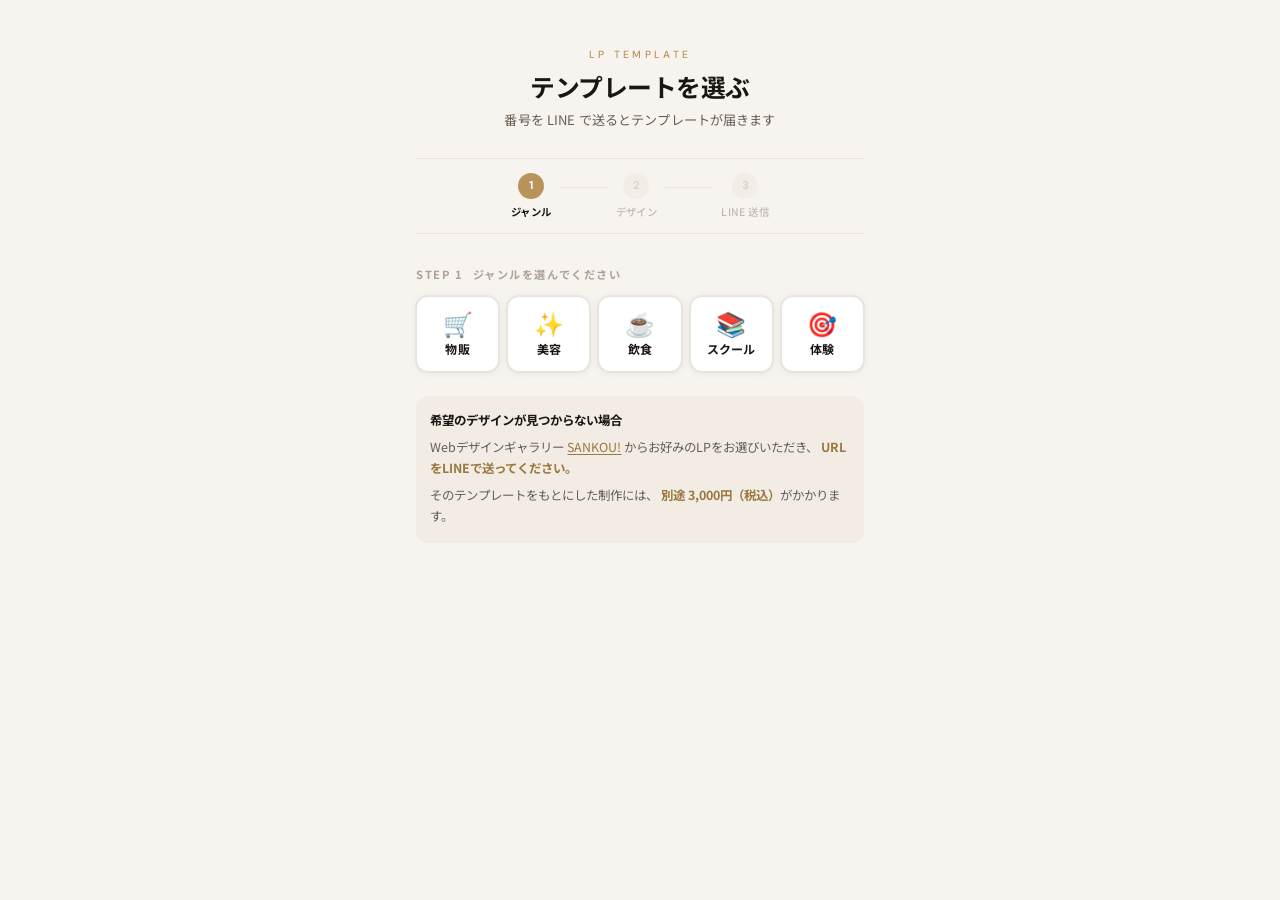
==== commit 98c28bc3: "SANKOU! からのカスタムテンプレ案内追加（URL送付・別途3,000円） Made-with: Cursor" ====
--- a/index.html
+++ b/index.html
@@ -73,6 +73,23 @@
       <div class="templates-grid" id="templates-grid"></div>
     </section>
 
+    <!-- 外部ギャラリーからのカスタム依頼案内 -->
+    <section class="section section-note">
+      <div class="note-card">
+        <p class="note-title">希望のデザインが見つからない場合</p>
+        <p class="note-text">
+          Webデザインギャラリー
+          <a href="https://sankoudesign.com/" target="_blank" rel="noopener noreferrer" class="note-link">SANKOU!</a>
+          からお好みのLPをお選びいただき、
+          <span class="note-strong">URLをLINEで送ってください。</span>
+        </p>
+        <p class="note-text">
+          そのテンプレートをもとにした制作には、
+          <span class="note-strong">別途 3,000円（税込）</span>がかかります。
+        </p>
+      </div>
+    </section>
+
     <!-- アクションバー（画面下固定） -->
     <div class="action-bar" id="action-bar" hidden>
       <div class="action-num">
--- a/css/style.css
+++ b/css/style.css
@@ -177,6 +177,46 @@
   color: var(--text-muted);
 }
 
+/* カスタム案内セクション */
+.section-note {
+  margin-top: 0.25rem;
+}
+
+.note-card {
+  padding: 0.9rem 0.9rem 1rem;
+  border-radius: var(--r);
+  background: #F2ECE4;
+  color: var(--text-sub);
+  font-size: 0.78rem;
+  line-height: 1.7;
+}
+
+.note-title {
+  margin: 0 0 0.35rem;
+  font-size: 0.78rem;
+  font-weight: 700;
+  color: var(--text);
+}
+
+.note-text {
+  margin: 0;
+}
+
+.note-text + .note-text {
+  margin-top: 0.35rem;
+}
+
+.note-link {
+  color: var(--accent-dk);
+  text-decoration: underline;
+  text-underline-offset: 0.15em;
+}
+
+.note-strong {
+  font-weight: 700;
+  color: var(--accent-dk);
+}
+
 /* ================================================
    ① ジャンル選択
    ================================================ */
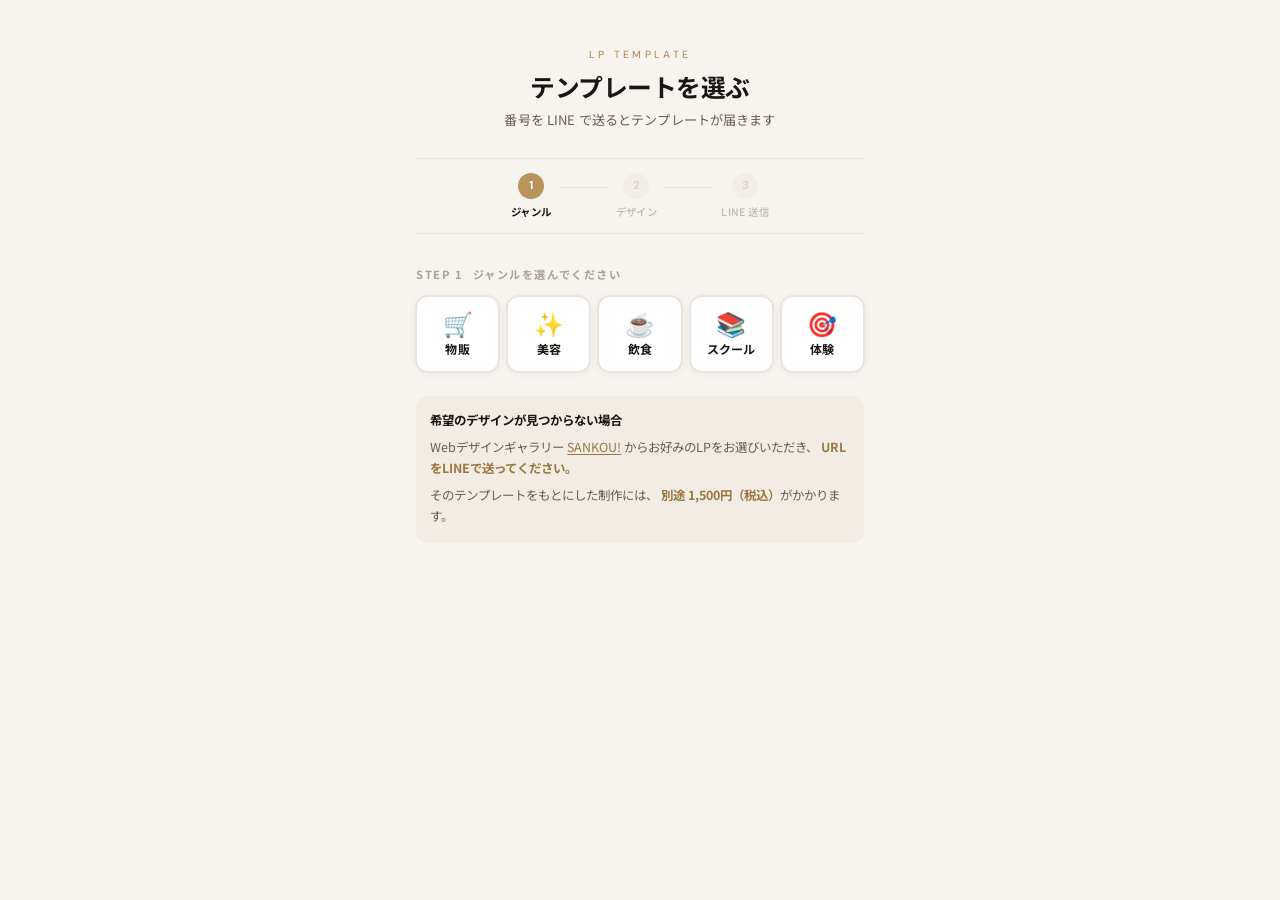
==== commit 928aa570: "スクールに No.8 習い事教室（LP8）を追加、カスタム料金を1,500円に変更 Made-with: Cursor" ====
--- a/index.html
+++ b/index.html
@@ -85,7 +85,7 @@
         </p>
         <p class="note-text">
           そのテンプレートをもとにした制作には、
-          <span class="note-strong">別途 3,000円（税込）</span>がかかります。
+          <span class="note-strong">別途 1,500円（税込）</span>がかかります。
         </p>
       </div>
     </section>
--- a/css/style.css
+++ b/css/style.css
@@ -577,6 +577,47 @@
   margin-top: 1px;
 }
 
+/* school-lp8（習い事教室） */
+.tpl-preview-school-lp8 {
+  background: linear-gradient(180deg, #2a3a4a 0%, #1a2530 100%);
+  padding: 0.7rem;
+  display: flex;
+  flex-direction: column;
+  gap: 6px;
+  justify-content: flex-end;
+  min-height: 120px;
+  position: relative;
+}
+.tpl-preview-school-lp8 .mock-hero-bg {
+  position: absolute;
+  inset: 0;
+  background: linear-gradient(to top, rgba(0,0,0,.5) 0%, transparent 50%);
+  border-radius: inherit;
+  pointer-events: none;
+}
+.tpl-preview-school-lp8 .mock-hero-sub {
+  position: relative;
+  height: 5px;
+  width: 55%;
+  background: rgba(255,255,255,.5);
+  border-radius: 2px;
+}
+.tpl-preview-school-lp8 .mock-hero-ttl {
+  position: relative;
+  height: 12px;
+  width: 90%;
+  background: rgba(255,255,255,.9);
+  border-radius: 3px;
+}
+.tpl-preview-school-lp8 .mock-hero-cta {
+  position: relative;
+  height: 22px;
+  width: 58%;
+  background: #e8b84a;
+  border-radius: 6px;
+  margin-top: 2px;
+}
+
 /* カードフッター */
 .tpl-foot {
   padding: 0.5rem 0.7rem;
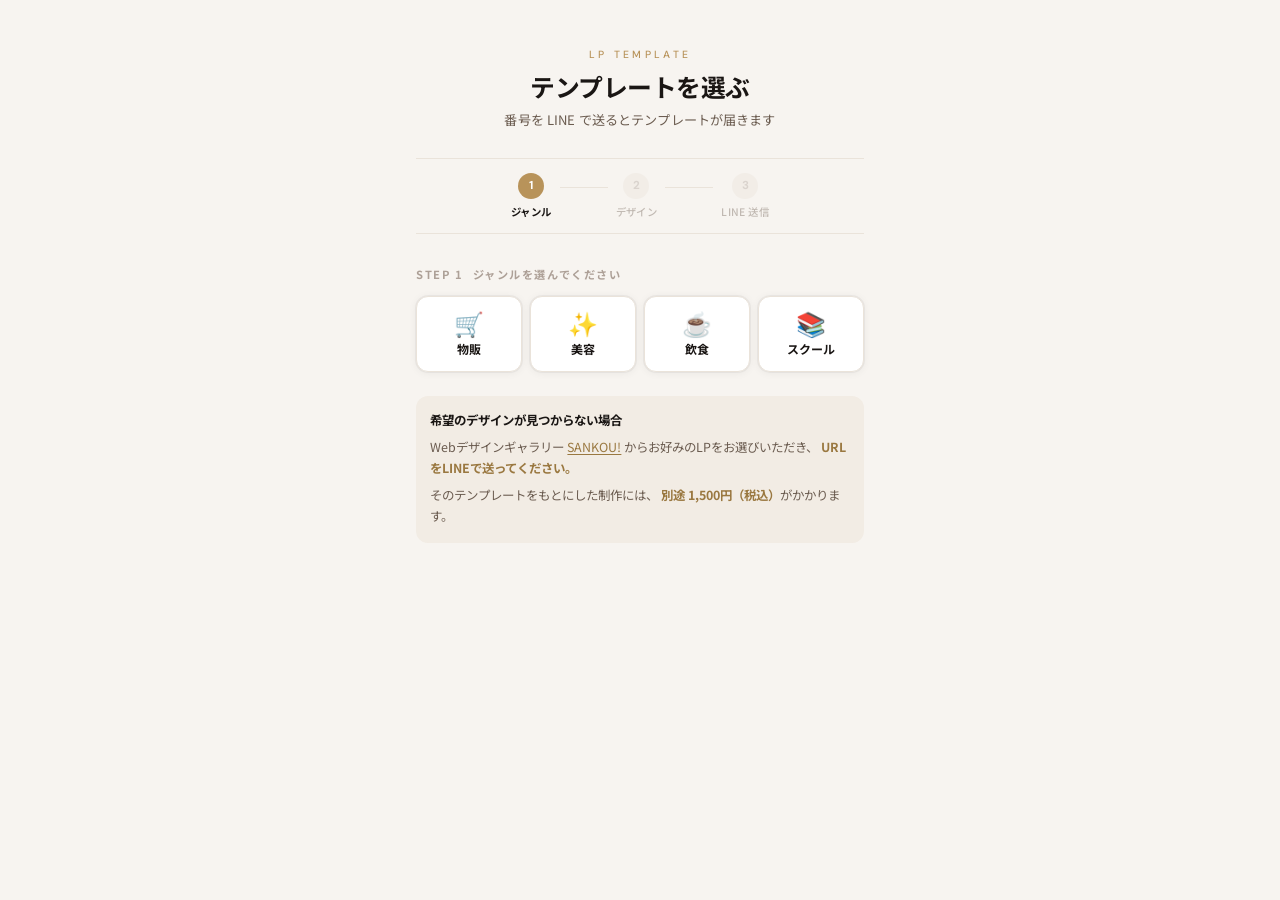
==== commit 059d4716: "体験ジャンルを削除（UI/ロジック/スタイル/テンプレート） Made-with: Cursor" ====
--- a/index.html
+++ b/index.html
@@ -58,10 +58,6 @@
         <button class="genre-btn" data-genre="school">
           <span class="genre-icon">📚</span>
           <span class="genre-label">スクール</span>
-        </button>
-        <button class="genre-btn" data-genre="taiken">
-          <span class="genre-icon">🎯</span>
-          <span class="genre-label">体験</span>
         </button>
       </div>
     </section>
--- a/css/style.css
+++ b/css/style.css
@@ -222,7 +222,7 @@
    ================================================ */
 .genre-row {
   display: grid;
-  grid-template-columns: repeat(5, 1fr);
+  grid-template-columns: repeat(4, 1fr);
   gap: 0.5rem;
 }
 
@@ -352,37 +352,6 @@
   flex: 1;
 }
 
-/* taiken（nebane） */
-.tpl-preview-taiken {
-  background: linear-gradient(175deg, #3A5A40 0%, #28402E 100%);
-  padding: 0.7rem;
-  min-height: 120px;
-  display: flex;
-  flex-direction: column;
-  gap: 7px;
-}
-.tpl-preview-taiken .mock-slider {
-  height: 44px;
-  background: linear-gradient(90deg, #5C3D2E 0%, #7BA7BC 50%, #4A8EA6 100%);
-  border-radius: 5px;
-  opacity: .9;
-}
-.tpl-preview-taiken .mock-copy {
-  height: 9px;
-  width: 82%;
-  margin: 2px auto 0;
-  background: #F5F0E6;
-  border-radius: 4px;
-  opacity: .9;
-}
-.tpl-preview-taiken .mock-btn {
-  height: 22px;
-  width: 52%;
-  margin: 0 auto;
-  background: #C8A96A;
-  border-radius: 8px;
-}
-
 /* butuhan（珈琲と、ひだまり。） */
 .tpl-preview-butan {
   background: linear-gradient(175deg, #1A1410 0%, #2C2218 100%);
@@ -575,6 +544,56 @@
   background: linear-gradient(90deg, #E8E0D8 0%, #D8D0C8 50%, #E8E0D8 100%);
   border-radius: 4px;
   margin-top: 1px;
+}
+
+/* school-lp7（モノコトLab.） */
+.tpl-preview-school-lp7 {
+  background: linear-gradient(165deg, #0d4a3a 0%, #0a3d30 50%, #064336 100%);
+  padding: 0.7rem;
+  display: flex;
+  flex-direction: column;
+  gap: 6px;
+  justify-content: center;
+  min-height: 120px;
+  position: relative;
+}
+.tpl-preview-school-lp7 .mock-hero-circuit {
+  position: absolute;
+  inset: 0;
+  background: repeating-linear-gradient(
+    90deg,
+    transparent,
+    transparent 8px,
+    rgba(255,255,255,.04) 8px,
+    rgba(255,255,255,.04) 9px
+  );
+  border-radius: inherit;
+  pointer-events: none;
+}
+.tpl-preview-school-lp7 .mock-hero-sub {
+  position: relative;
+  height: 5px;
+  width: 70%;
+  margin: 0 auto;
+  background: rgba(255,255,255,.6);
+  border-radius: 2px;
+}
+.tpl-preview-school-lp7 .mock-hero-logo {
+  position: relative;
+  height: 18px;
+  width: 80%;
+  margin: 0 auto;
+  background: rgba(255,255,255,.9);
+  border-radius: 3px;
+}
+.tpl-preview-school-lp7 .mock-hero-cta {
+  position: relative;
+  height: 24px;
+  width: 65%;
+  margin: 0.25rem auto 0;
+  background: rgba(255,255,255,.25);
+  border: 1px solid rgba(255,255,255,.5);
+  border-radius: 20px;
 }
 
 /* school-lp8（習い事教室） */
@@ -976,7 +995,7 @@
    ================================================ */
 @media (max-width: 390px) {
   .genre-row {
-    grid-template-columns: repeat(3, 1fr);
+    grid-template-columns: repeat(2, 1fr);
     gap: 0.5rem;
   }
 
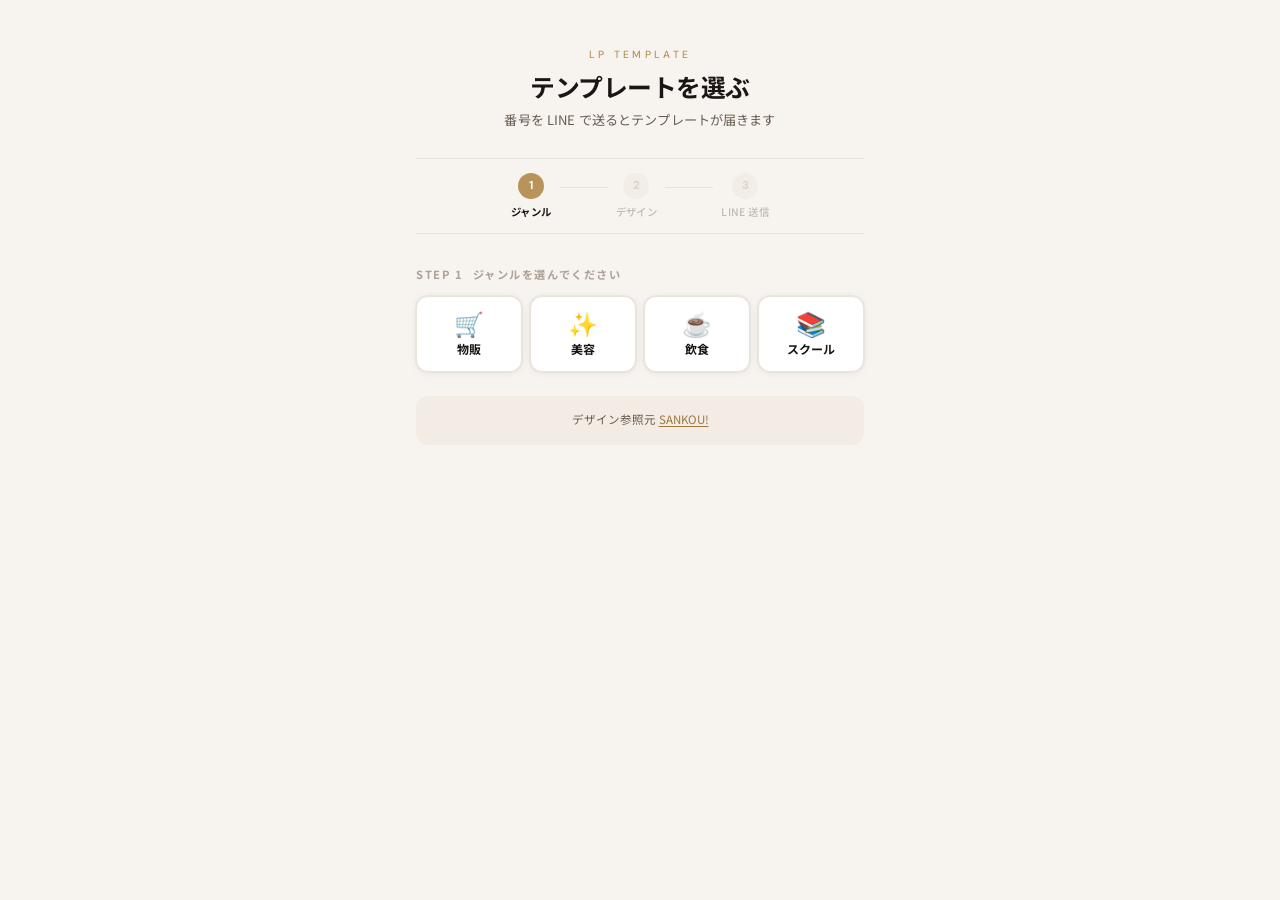
==== commit 026fc348: "SANKOU!案内文を短縮（参照元のみ表示） Made-with: Cursor" ====
--- a/index.html
+++ b/index.html
@@ -72,16 +72,9 @@
     <!-- 外部ギャラリーからのカスタム依頼案内 -->
     <section class="section section-note">
       <div class="note-card">
-        <p class="note-title">希望のデザインが見つからない場合</p>
-        <p class="note-text">
-          Webデザインギャラリー
+        <p class="note-source">
+          デザイン参照元
           <a href="https://sankoudesign.com/" target="_blank" rel="noopener noreferrer" class="note-link">SANKOU!</a>
-          からお好みのLPをお選びいただき、
-          <span class="note-strong">URLをLINEで送ってください。</span>
-        </p>
-        <p class="note-text">
-          そのテンプレートをもとにした制作には、
-          <span class="note-strong">別途 1,500円（税込）</span>がかかります。
         </p>
       </div>
     </section>
--- a/css/style.css
+++ b/css/style.css
@@ -198,6 +198,14 @@
   color: var(--text);
 }
 
+.note-source {
+  margin: 0;
+  font-size: 0.72rem;
+  color: var(--text-sub);
+  line-height: 1.6;
+  text-align: center;
+}
+
 .note-text {
   margin: 0;
 }
@@ -354,7 +362,8 @@
 
 /* butuhan（珈琲と、ひだまり。） */
 .tpl-preview-butan {
-  background: linear-gradient(175deg, #1A1410 0%, #2C2218 100%);
+  background: linear-gradient(175deg, rgba(26,20,16,.82) 0%, rgba(44,34,24,.88) 100%),
+    url('https://images.unsplash.com/photo-1495474472287-4d71bcdd2085?w=400&q=80') center/cover no-repeat;
   padding: 0.7rem;
   display: flex;
   flex-direction: column;
@@ -391,7 +400,8 @@
 
 /* insyoku（ゆうカフェ） */
 .tpl-preview-insyoku {
-  background: #FAFAFA;
+  background: linear-gradient(175deg, rgba(255,255,255,.55) 0%, rgba(240,240,240,.62) 100%),
+    url('https://images.unsplash.com/photo-1554118811-1e0d58224f24?w=400&q=80') center/cover no-repeat;
   padding: 0.7rem;
   display: flex;
   flex-direction: column;
@@ -422,7 +432,8 @@
 
 /* doodle */
 .tpl-preview-doodle {
-  background: linear-gradient(175deg, #C4A090 0%, #B08070 40%, #E0D0C8 100%);
+  background: linear-gradient(175deg, rgba(196,160,144,.78) 0%, rgba(176,128,112,.82) 40%, rgba(224,208,200,.72) 100%),
+    url('https://images.unsplash.com/photo-1560869713-7d0a29430803?w=400&q=80') center/cover no-repeat;
   padding: 0.7rem;
   display: flex;
   flex-direction: column;
@@ -463,7 +474,8 @@
   gap: 0;
   padding: 0;
   min-height: 120px;
-  background: linear-gradient(135deg, #FBE9EC 0%, #F0D8DC 50%, #F8F4F0 100%);
+  background: linear-gradient(135deg, rgba(251,233,236,.9) 0%, rgba(240,216,220,.88) 50%, rgba(248,244,245,.85) 100%),
+    url('https://images.unsplash.com/photo-1541643600914-78b084683702?w=400&q=80') center/cover no-repeat;
 }
 .tpl-preview-biyou .mock-split-left {
   padding: 0.6rem 0.5rem;
@@ -508,7 +520,8 @@
 
 /* longleage（ネイルサロン） */
 .tpl-preview-longleage {
-  background: linear-gradient(175deg, #2C2520 0%, #1A1614 40%, #F7F4F0 100%);
+  background: linear-gradient(175deg, rgba(44,37,32,.85) 0%, rgba(26,22,20,.9) 40%, rgba(247,244,240,.75) 100%),
+    url('https://images.unsplash.com/photo-1604654894610-df63bc536371?w=400&q=80') center/cover no-repeat;
   padding: 0.6rem;
   display: flex;
   flex-direction: column;
@@ -548,7 +561,8 @@
 
 /* school-lp7（モノコトLab.） */
 .tpl-preview-school-lp7 {
-  background: linear-gradient(165deg, #0d4a3a 0%, #0a3d30 50%, #064336 100%);
+  background: linear-gradient(165deg, rgba(13,74,58,.82) 0%, rgba(10,61,48,.86) 50%, rgba(6,67,54,.84) 100%),
+    url('https://images.unsplash.com/photo-1581092921461-eab62e97a780?w=400&q=80') center/cover no-repeat;
   padding: 0.7rem;
   display: flex;
   flex-direction: column;
@@ -598,7 +612,8 @@
 
 /* school-lp8（習い事教室） */
 .tpl-preview-school-lp8 {
-  background: linear-gradient(180deg, #2a3a4a 0%, #1a2530 100%);
+  background: linear-gradient(180deg, rgba(42,58,74,.8) 0%, rgba(26,37,48,.88) 100%),
+    url('https://images.unsplash.com/photo-1509062522246-3755977927d7?w=400&q=80') center/cover no-repeat;
   padding: 0.7rem;
   display: flex;
   flex-direction: column;
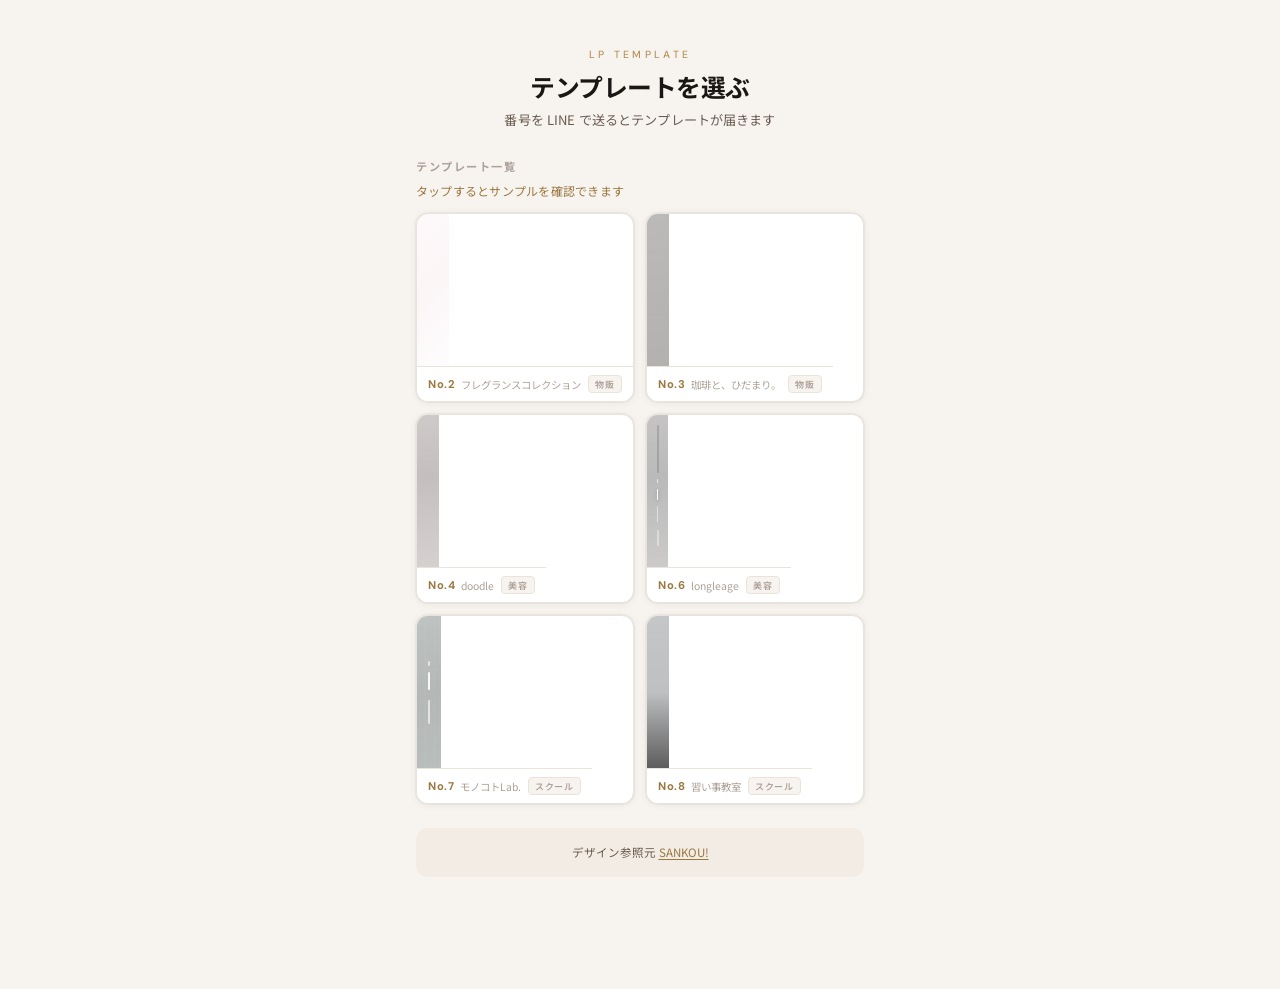
==== commit 25da6136: "カテゴリ廃止・全テンプレート一覧化、ヒーロー写真を透かしで鮮明表示 Made-with: Cursor" ====
--- a/index.html
+++ b/index.html
@@ -21,55 +21,14 @@
       <p class="header-sub">番号を LINE で送るとテンプレートが届きます</p>
     </header>
 
-    <!-- ステップインジケーター -->
-    <div class="steps">
-      <div class="step active" id="step1">
-        <span class="step-num">1</span>
-        <span class="step-label">ジャンル</span>
-      </div>
-      <div class="step-line"></div>
-      <div class="step" id="step2">
-        <span class="step-num">2</span>
-        <span class="step-label">デザイン</span>
-      </div>
-      <div class="step-line"></div>
-      <div class="step" id="step3">
-        <span class="step-num">3</span>
-        <span class="step-label">LINE 送信</span>
-      </div>
-    </div>
-
-    <!-- ① ジャンル選択 -->
-    <section class="section" id="section-genre">
-      <p class="section-label">STEP 1 &nbsp;ジャンルを選んでください</p>
-      <div class="genre-row">
-        <button class="genre-btn" data-genre="butuhan">
-          <span class="genre-icon">🛒</span>
-          <span class="genre-label">物販</span>
-        </button>
-        <button class="genre-btn" data-genre="biyou">
-          <span class="genre-icon">✨</span>
-          <span class="genre-label">美容</span>
-        </button>
-        <button class="genre-btn" data-genre="insyoku">
-          <span class="genre-icon">☕</span>
-          <span class="genre-label">飲食</span>
-        </button>
-        <button class="genre-btn" data-genre="school">
-          <span class="genre-icon">📚</span>
-          <span class="genre-label">スクール</span>
-        </button>
-      </div>
-    </section>
-
-    <!-- ② スケルトン一覧（ジャンル選択後に表示） -->
-    <section class="section templates-wrap" id="templates-wrap" hidden>
-      <p class="section-label" id="templates-heading"></p>
+    <!-- テンプレート一覧 -->
+    <section class="section">
+      <p class="section-label">テンプレート一覧</p>
       <p class="templates-hint">タップするとサンプルを確認できます</p>
       <div class="templates-grid" id="templates-grid"></div>
     </section>
 
-    <!-- 外部ギャラリーからのカスタム依頼案内 -->
+    <!-- デザイン参照元 -->
     <section class="section section-note">
       <div class="note-card">
         <p class="note-source">
--- a/css/style.css
+++ b/css/style.css
@@ -356,58 +356,59 @@
   display: flex;
   flex-direction: column;
   gap: 6px;
-  min-height: 120px;
+  min-height: 152px;
   flex: 1;
 }
 
 /* butuhan（珈琲と、ひだまり。） */
 .tpl-preview-butan {
-  background: linear-gradient(175deg, rgba(26,20,16,.82) 0%, rgba(44,34,24,.88) 100%),
+  background: linear-gradient(175deg, rgba(10,7,4,.28) 0%, rgba(20,13,8,.32) 100%),
     url('https://images.unsplash.com/photo-1495474472287-4d71bcdd2085?w=400&q=80') center/cover no-repeat;
   padding: 0.7rem;
   display: flex;
   flex-direction: column;
   gap: 7px;
   justify-content: center;
-  min-height: 120px;
+  min-height: 152px;
 }
 .tpl-preview-butan .mock-hero-label {
   height: 4px;
   width: 60%;
-  background: #8B7355;
+  background: rgba(255,255,255,.7);
   border-radius: 2px;
-  opacity: .75;
 }
 .tpl-preview-butan .mock-hero-catch {
-  height: 13px;
+  height: 14px;
   width: 92%;
-  background: #F7F3EE;
+  background: rgba(255,255,255,.95);
   border-radius: 3px;
+  box-shadow: 0 1px 4px rgba(0,0,0,.3);
 }
 .tpl-preview-butan .mock-hero-lead {
   height: 8px;
   width: 70%;
-  background: rgba(255,255,255,.22);
+  background: rgba(255,255,255,.5);
   border-radius: 3px;
 }
 .tpl-preview-butan .mock-hero-cta {
-  height: 20px;
+  height: 22px;
   width: 48%;
-  background: #A67C52;
+  background: rgba(166,124,82,.95);
   border-radius: 7px;
-  margin-top: 4px;
+  margin-top: 6px;
+  box-shadow: 0 2px 6px rgba(0,0,0,.25);
 }
 
 /* insyoku（ゆうカフェ） */
 .tpl-preview-insyoku {
-  background: linear-gradient(175deg, rgba(255,255,255,.55) 0%, rgba(240,240,240,.62) 100%),
+  background: linear-gradient(175deg, rgba(255,255,255,.18) 0%, rgba(240,240,240,.22) 100%),
     url('https://images.unsplash.com/photo-1554118811-1e0d58224f24?w=400&q=80') center/cover no-repeat;
   padding: 0.7rem;
   display: flex;
   flex-direction: column;
   align-items: center;
   gap: 7px;
-  min-height: 120px;
+  min-height: 152px;
   border-bottom: none;
 }
 .tpl-preview-insyoku .mock-vertical-ttl {
@@ -432,39 +433,42 @@
 
 /* doodle */
 .tpl-preview-doodle {
-  background: linear-gradient(175deg, rgba(196,160,144,.78) 0%, rgba(176,128,112,.82) 40%, rgba(224,208,200,.72) 100%),
+  background: linear-gradient(175deg, rgba(30,15,10,.22) 0%, rgba(20,8,4,.26) 40%, rgba(40,25,20,.20) 100%),
     url('https://images.unsplash.com/photo-1560869713-7d0a29430803?w=400&q=80') center/cover no-repeat;
   padding: 0.7rem;
   display: flex;
   flex-direction: column;
   gap: 7px;
   justify-content: center;
-  min-height: 120px;
+  min-height: 152px;
 }
 .tpl-preview-doodle .mock-hero-catch {
-  height: 10px;
+  height: 11px;
   width: 86%;
-  background: rgba(255,255,255,.92);
+  background: rgba(255,255,255,.95);
   border-radius: 3px;
+  box-shadow: 0 1px 5px rgba(0,0,0,.35);
 }
 .tpl-preview-doodle .mock-hero-logo {
   height: 14px;
   width: 44%;
-  background: #5C4A42;
+  background: rgba(255,255,255,.9);
   border-radius: 3px;
+  box-shadow: 0 1px 4px rgba(0,0,0,.25);
 }
 .tpl-preview-doodle .mock-hero-badges {
   height: 10px;
   width: 68%;
-  background: rgba(255,255,255,.55);
+  background: rgba(255,255,255,.65);
   border-radius: 4px;
 }
 .tpl-preview-doodle .mock-hero-cta {
-  height: 20px;
+  height: 22px;
   width: 42%;
-  background: #5C4A42;
+  background: rgba(255,255,255,.9);
   border-radius: 7px;
-  margin-top: 4px;
+  margin-top: 6px;
+  box-shadow: 0 2px 6px rgba(0,0,0,.25);
 }
 
 /* biyou（フレグランスコレクション） */
@@ -473,8 +477,8 @@
   grid-template-columns: 1fr 1fr;
   gap: 0;
   padding: 0;
-  min-height: 120px;
-  background: linear-gradient(135deg, rgba(251,233,236,.9) 0%, rgba(240,216,220,.88) 50%, rgba(248,244,245,.85) 100%),
+  min-height: 152px;
+  background: linear-gradient(135deg, rgba(251,233,236,.28) 0%, rgba(240,216,220,.24) 50%, rgba(248,244,245,.20) 100%),
     url('https://images.unsplash.com/photo-1541643600914-78b084683702?w=400&q=80') center/cover no-repeat;
 }
 .tpl-preview-biyou .mock-split-left {
@@ -520,55 +524,58 @@
 
 /* longleage（ネイルサロン） */
 .tpl-preview-longleage {
-  background: linear-gradient(175deg, rgba(44,37,32,.85) 0%, rgba(26,22,20,.9) 40%, rgba(247,244,240,.75) 100%),
+  background: linear-gradient(175deg, rgba(15,10,8,.24) 0%, rgba(8,5,4,.28) 40%, rgba(20,15,12,.22) 100%),
     url('https://images.unsplash.com/photo-1604654894610-df63bc536371?w=400&q=80') center/cover no-repeat;
   padding: 0.6rem;
   display: flex;
   flex-direction: column;
   gap: 6px;
-  min-height: 120px;
+  min-height: 152px;
 }
 .tpl-preview-longleage .mock-hero-slideshow {
-  height: 40px;
-  background: linear-gradient(160deg, rgba(60,50,45,.9) 0%, rgba(20,15,12,.95) 100%);
+  height: 48px;
+  background: rgba(0,0,0,.22);
   border-radius: 4px;
+  border: 1px solid rgba(255,255,255,.15);
 }
 .tpl-preview-longleage .mock-hero-eyebrow {
   height: 4px;
   width: 52%;
-  background: rgba(255,255,255,.38);
+  background: rgba(255,255,255,.65);
   border-radius: 2px;
 }
 .tpl-preview-longleage .mock-hero-title {
-  height: 10px;
+  height: 11px;
   width: 84%;
-  background: rgba(255,255,255,.88);
+  background: rgba(255,255,255,.95);
   border-radius: 3px;
+  box-shadow: 0 1px 4px rgba(0,0,0,.3);
 }
 .tpl-preview-longleage .mock-hero-btns {
-  height: 14px;
+  height: 16px;
   width: 52%;
-  background: rgba(255,255,255,.22);
+  background: rgba(255,255,255,.5);
   border-radius: 5px;
 }
 .tpl-preview-longleage .mock-salon-row {
   height: 16px;
   width: 100%;
-  background: linear-gradient(90deg, #E8E0D8 0%, #D8D0C8 50%, #E8E0D8 100%);
+  background: rgba(255,255,255,.2);
   border-radius: 4px;
-  margin-top: 1px;
+  margin-top: 2px;
+  border: 1px solid rgba(255,255,255,.25);
 }
 
 /* school-lp7（モノコトLab.） */
 .tpl-preview-school-lp7 {
-  background: linear-gradient(165deg, rgba(13,74,58,.82) 0%, rgba(10,61,48,.86) 50%, rgba(6,67,54,.84) 100%),
+  background: linear-gradient(165deg, rgba(5,25,18,.26) 0%, rgba(4,20,15,.30) 50%, rgba(3,22,17,.28) 100%),
     url('https://images.unsplash.com/photo-1581092921461-eab62e97a780?w=400&q=80') center/cover no-repeat;
   padding: 0.7rem;
   display: flex;
   flex-direction: column;
   gap: 6px;
   justify-content: center;
-  min-height: 120px;
+  min-height: 152px;
   position: relative;
 }
 .tpl-preview-school-lp7 .mock-hero-circuit {
@@ -612,14 +619,14 @@
 
 /* school-lp8（習い事教室） */
 .tpl-preview-school-lp8 {
-  background: linear-gradient(180deg, rgba(42,58,74,.8) 0%, rgba(26,37,48,.88) 100%),
+  background: linear-gradient(180deg, rgba(10,15,20,.24) 0%, rgba(6,9,12,.28) 100%),
     url('https://images.unsplash.com/photo-1509062522246-3755977927d7?w=400&q=80') center/cover no-repeat;
   padding: 0.7rem;
   display: flex;
   flex-direction: column;
   gap: 6px;
   justify-content: flex-end;
-  min-height: 120px;
+  min-height: 152px;
   position: relative;
 }
 .tpl-preview-school-lp8 .mock-hero-bg {
@@ -677,6 +684,22 @@
   white-space: nowrap;
   overflow: hidden;
   text-overflow: ellipsis;
+  flex: 1;
+  min-width: 0;
+}
+
+.tpl-genre {
+  font-size: 0.56rem;
+  font-weight: 600;
+  letter-spacing: 0.06em;
+  color: var(--text-muted);
+  background: var(--bg);
+  padding: 0.1rem 0.4rem;
+  border-radius: 4px;
+  border: 1px solid var(--border);
+  white-space: nowrap;
+  flex-shrink: 0;
+  margin-left: auto;
 }
 
 .tpl-card.selected .tpl-num  { color: var(--accent); }
